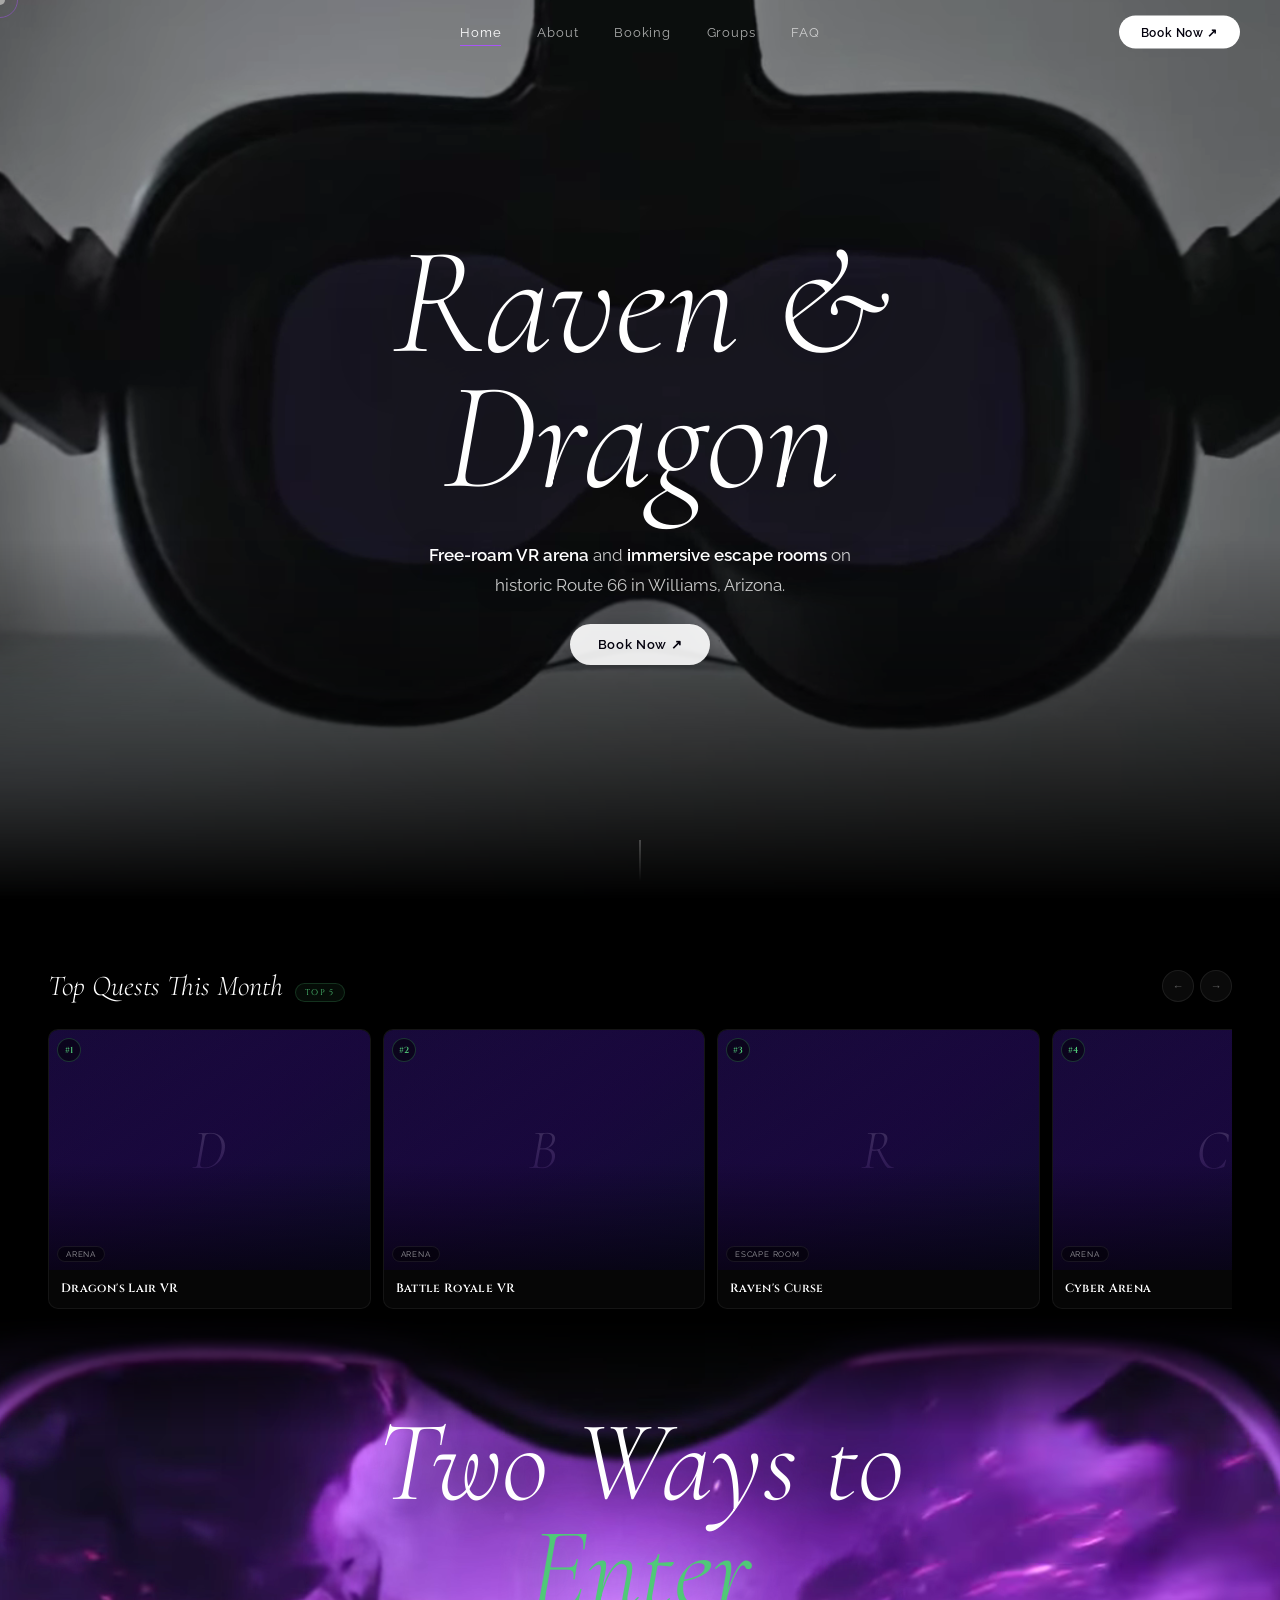
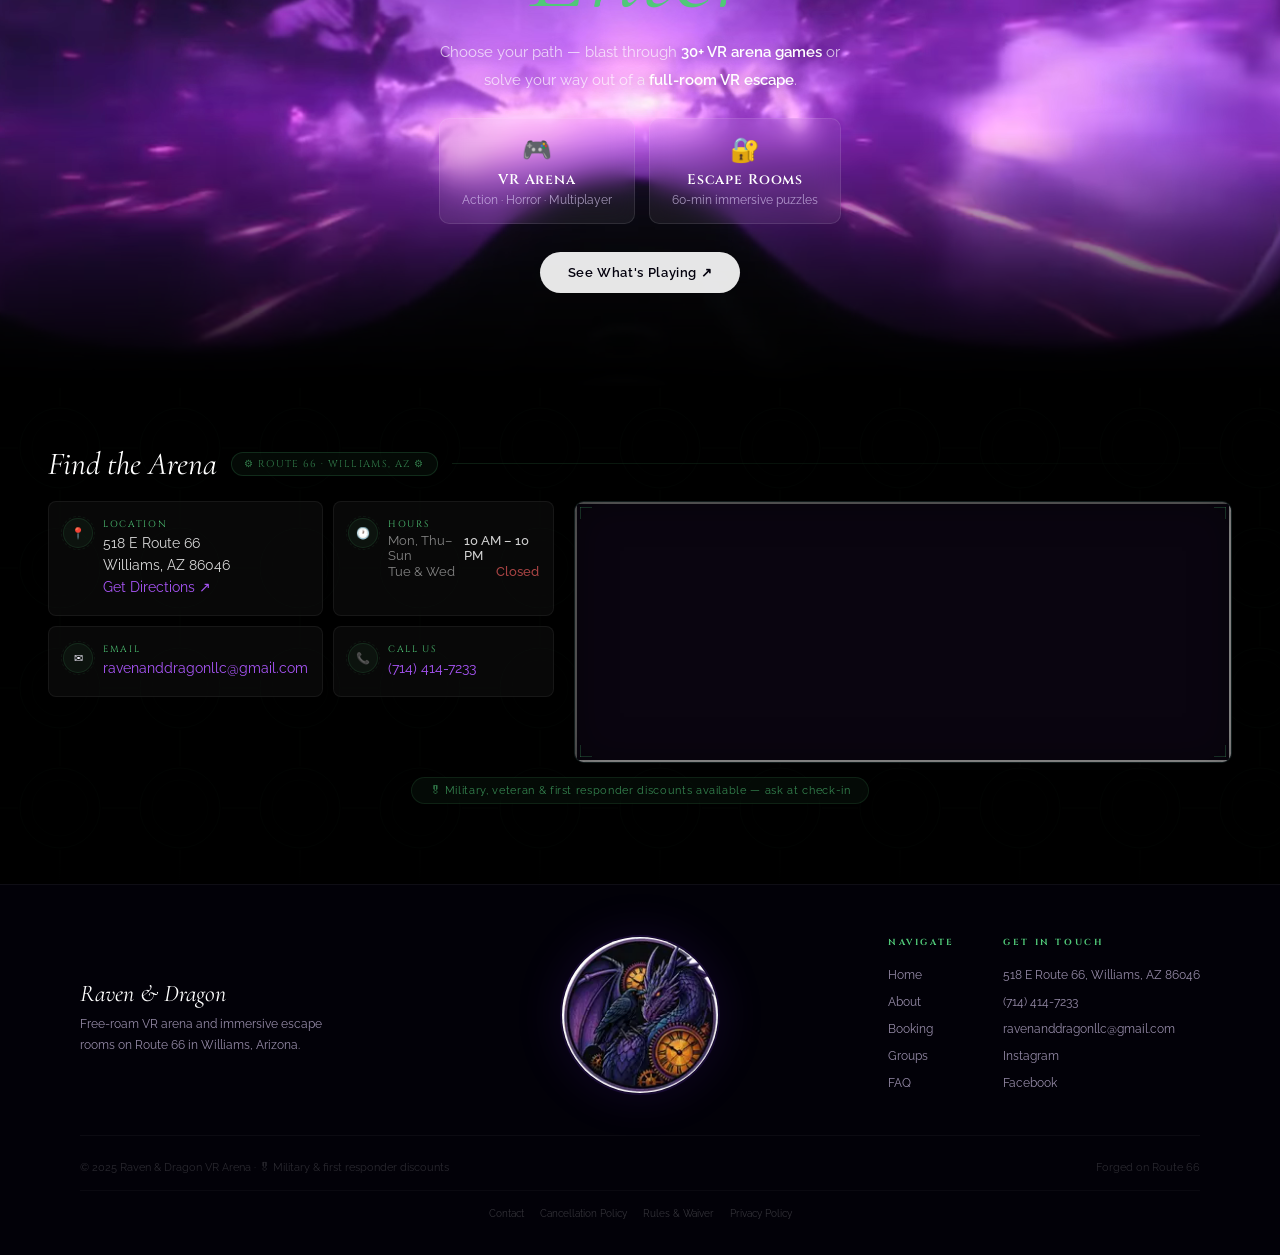
==== index.html @ 6afb4ab7 "Remove calendar Just put the CTA to square more frequent" ====
<!DOCTYPE html>
<html lang="en">
<head>
<meta charset="UTF-8">
<meta name="viewport" content="width=device-width, initial-scale=1.0">
<meta http-equiv="X-Content-Type-Options" content="nosniff">
<meta http-equiv="X-Frame-Options" content="SAMEORIGIN">
<meta name="referrer" content="strict-origin-when-cross-origin">
<title>Raven & Dragon — VR Arena & Escape Rooms on Route 66</title>
<link rel="preload" href="hero-bg-poster.jpg" as="image" fetchpriority="high">
<link rel="preconnect" href="https://fonts.googleapis.com">
<link rel="preconnect" href="https://fonts.gstatic.com" crossorigin>
<link rel="stylesheet" href="https://fonts.googleapis.com/css2?family=Cormorant+Garamond:ital,wght@0,300;0,400;0,600;1,300;1,400;1,600&family=Raleway:wght@300;400;500;600&family=Cinzel:wght@400;600&display=swap" media="print" onload="this.media='all'">
<noscript><link rel="stylesheet" href="https://fonts.googleapis.com/css2?family=Cormorant+Garamond:ital,wght@0,300;0,400;0,600;1,300;1,400;1,600&family=Raleway:wght@300;400;500;600&family=Cinzel:wght@400;600&display=swap"></noscript>
<style>
*,*::before,*::after{margin:0;padding:0;box-sizing:border-box;}
html{scroll-behavior:smooth;}
body{background:#000;color:#f5f0ff;font-family:'Raleway',sans-serif;overflow-x:hidden;}
nav{position:fixed;top:0;left:0;right:0;z-index:500;display:flex;align-items:center;justify-content:center;padding:22px 48px;transition:all .5s;}
nav.solid{background:rgba(0,0,0,.75);backdrop-filter:blur(28px) saturate(1.4);border-bottom:1px solid rgba(255,255,255,.06);padding:14px 48px;}
.nav-links{display:flex;list-style:none;gap:36px;align-items:center;}
.nav-links a{font-size:.8rem;font-weight:400;letter-spacing:.06em;color:rgba(255,255,255,.65);text-decoration:none;}
.nav-pill{position:absolute;right:40px;top:50%;transform:translateY(-50%);font-size:.78rem;font-weight:600;padding:9px 22px;background:#fff;color:#04020e;border-radius:100px;text-decoration:none;}
.burger{display:none;}
@media(max-width:900px){.nav-links,.nav-pill{display:none;}.burger{display:block;position:absolute;right:20px;top:50%;transform:translateY(-50%);width:32px;height:32px;cursor:pointer;z-index:600;background:none;border:none;}
.burger span{display:block;width:22px;height:1.5px;background:#fff;margin:5px auto;border-radius:2px;}
nav{padding:18px 20px;}}
</style>
<link rel="stylesheet" href="styles.css" media="print" onload="this.media='all'">
<noscript><link rel="stylesheet" href="styles.css"></noscript>
<style>
/* ── HERO ── */
#hero{position:relative;width:100vw;height:100vh;overflow:hidden;display:flex;align-items:center;justify-content:center;}
.hero-video{position:absolute;inset:0;overflow:hidden;background:#000;}
.hero-video video{width:100%;height:100%;object-fit:cover;}
.hero-vig{position:absolute;inset:0;z-index:2;pointer-events:none;background:linear-gradient(to bottom,transparent 60%,#000 100%);}
.hero-ui{position:relative;z-index:10;display:flex;flex-direction:column;align-items:center;text-align:center;padding:0 28px;}
.hero-badge{display:inline-flex;align-items:center;gap:10px;background:rgba(255,255,255,.08);backdrop-filter:blur(16px);border:1px solid rgba(255,255,255,.14);border-radius:100px;padding:7px 16px 7px 10px;margin-bottom:32px;font-size:.75rem;letter-spacing:.05em;color:rgba(255,255,255,.82);animation:fadeUp 1s .3s both;}
.badge-pill{background:var(--green);color:#000;border-radius:100px;padding:2px 10px;font-size:.6rem;font-weight:700;letter-spacing:.08em;}
.hero-title{font-family:'Cormorant Garamond',serif;font-size:clamp(4rem,12vw,10.5rem);font-weight:300;font-style:italic;line-height:.88;color:#fff;margin-bottom:36px;animation:fadeUp 1s .5s both;text-shadow:0 2px 60px rgba(0,0,0,.5),0 0 120px rgba(124,58,237,.2);}
.hero-sub{font-size:clamp(.92rem,1.6vw,1.05rem);font-weight:400;line-height:1.75;color:rgba(255,255,255,.78);max-width:480px;margin-bottom:24px;animation:fadeUp 1s .7s both;text-shadow:0 1px 20px rgba(0,0,0,.6);}
.hero-sub strong{color:#fff;font-weight:600;}
.hero-btns{display:flex;gap:12px;align-items:center;flex-wrap:wrap;justify-content:center;animation:fadeUp 1s .9s both;}
.hero-strip{position:absolute;bottom:52px;left:50%;transform:translateX(-50%);z-index:10;display:flex;flex-direction:column;align-items:center;gap:12px;animation:fadeUp 1s 1.2s both;white-space:nowrap;}
.strip-label{font-size:.62rem;letter-spacing:.18em;text-transform:uppercase;color:rgba(255,255,255,.35);background:rgba(255,255,255,.06);border:1px solid rgba(255,255,255,.08);border-radius:100px;padding:4px 14px;}
.strip-names{display:flex;gap:28px;align-items:center;}
.strip-names span{font-family:'Cormorant Garamond',serif;font-size:1.05rem;font-weight:300;font-style:italic;color:rgba(255,255,255,.4);}
.strip-div{color:rgba(255,255,255,.12);}
.scroll-cue{position:absolute;bottom:18px;left:50%;transform:translateX(-50%);z-index:10;width:1px;height:42px;background:linear-gradient(to bottom,rgba(255,255,255,.45),transparent);animation:scPulse 2.2s ease-in-out infinite;}
@keyframes scPulse{0%,100%{opacity:.22;transform:scaleY(.7);}50%{opacity:1;transform:scaleY(1);}}
/* Discount badge */
.hero-discount{animation:fadeUp 1s 1s both;margin-top:14px;font-size:.68rem;letter-spacing:.08em;color:rgba(80,200,120,.7);display:flex;align-items:center;gap:6px;}

/* ── TOP 5 CAROUSEL ── */
#featured{padding:68px 0 0;background:#000;position:relative;overflow:hidden;}
#featured::after{content:'';position:absolute;inset:0;pointer-events:none;background:linear-gradient(to bottom,#000 0%,transparent 6%);}
.feat-head{display:flex;align-items:center;justify-content:space-between;max-width:1400px;margin:0 auto;padding:0 48px 22px;position:relative;z-index:1;}
.feat-head-left{display:flex;align-items:baseline;gap:12px;}
.feat-title{font-family:'Cormorant Garamond',serif;font-style:italic;font-size:clamp(1.3rem,2.5vw,1.8rem);font-weight:300;color:#fff;}
.feat-badge{font-size:.52rem;letter-spacing:.16em;text-transform:uppercase;color:var(--green);font-family:'Cinzel',serif;padding:3px 9px;border-radius:100px;border:1px solid rgba(80,200,120,.2);background:rgba(80,200,120,.06);}
.feat-arrows{display:flex;gap:6px;}
.feat-arrow{width:32px;height:32px;border-radius:50%;background:rgba(255,255,255,.04);border:1px solid rgba(255,255,255,.08);display:flex;align-items:center;justify-content:center;font-size:.7rem;color:rgba(255,255,255,.35);cursor:pointer;transition:all .3s;}
.feat-arrow:hover{border-color:rgba(80,200,120,.3);color:var(--green);}
.feat-track-wrap{position:relative;z-index:1;max-width:1400px;margin:0 auto;padding:0 48px;}
.feat-track{display:flex;gap:12px;overflow-x:auto;scroll-snap-type:x mandatory;scroll-behavior:smooth;-webkit-overflow-scrolling:touch;padding:4px 0;scrollbar-width:none;}
.feat-track::-webkit-scrollbar{display:none;}
.feat-card{flex:0 0 calc(28% - 9px);scroll-snap-align:start;border-radius:10px;overflow:hidden;background:rgba(255,255,255,.025);border:1px solid rgba(255,255,255,.06);transition:all .35s cubic-bezier(.16,1,.3,1);cursor:pointer;text-decoration:none;color:inherit;display:block;}
.feat-card:hover{transform:translateY(-5px);border-color:rgba(80,200,120,.25);box-shadow:0 16px 40px rgba(0,0,0,.5),0 0 30px rgba(80,200,120,.05);}
.feat-cover{width:100%;aspect-ratio:4/3;position:relative;overflow:hidden;background:linear-gradient(145deg,#0c0425,#1a0840,#0e0530);}
.feat-cover-inner{position:absolute;inset:0;display:flex;align-items:center;justify-content:center;background:linear-gradient(145deg,rgba(124,58,237,.1),rgba(20,8,50,.25),rgba(80,200,120,.04));}
.feat-letter{font-family:'Cormorant Garamond',serif;font-style:italic;font-size:3.5rem;font-weight:300;background:linear-gradient(180deg,rgba(255,255,255,.18),rgba(168,85,247,.12));-webkit-background-clip:text;-webkit-text-fill-color:transparent;user-select:none;}
.feat-cover::after{content:'';position:absolute;bottom:0;left:0;right:0;height:45%;background:linear-gradient(to top,rgba(0,0,0,.6),transparent);pointer-events:none;}
.feat-rank{position:absolute;top:8px;left:8px;z-index:2;width:24px;height:24px;border-radius:50%;background:rgba(0,0,0,.5);border:1px solid rgba(80,200,120,.25);backdrop-filter:blur(6px);display:flex;align-items:center;justify-content:center;font-family:'Cinzel',serif;font-size:.55rem;font-weight:600;color:var(--green);}
.feat-cat{position:absolute;bottom:8px;left:8px;z-index:2;font-family:'Raleway',sans-serif;font-size:.5rem;letter-spacing:.1em;text-transform:uppercase;padding:2px 8px;border-radius:100px;background:rgba(0,0,0,.45);border:1px solid rgba(255,255,255,.08);color:rgba(255,255,255,.6);backdrop-filter:blur(4px);}
.feat-info{padding:10px 12px 12px;}
.feat-name{font-family:'Cinzel',serif;font-size:.75rem;font-weight:600;letter-spacing:.03em;color:#fff;white-space:nowrap;overflow:hidden;text-overflow:ellipsis;}

/* ── CASTLE / EXPERIENCES TEASER ── */
#castle{position:relative;width:100vw;height:75vh;min-height:520px;overflow:hidden;display:flex;align-items:center;justify-content:center;}
.castle-video{position:absolute;inset:0;overflow:hidden;background:#000;}
.castle-video video{width:100%;height:100%;object-fit:cover;}
.castle-vig{position:absolute;inset:0;z-index:2;pointer-events:none;background:linear-gradient(to bottom,#000 0%,transparent 18%,transparent 62%,#000 100%);}
.story-ui{position:relative;z-index:10;display:flex;flex-direction:column;align-items:center;text-align:center;padding:0 32px;max-width:780px;opacity:0;transform:translateY(40px);transition:opacity 1.2s cubic-bezier(.16,1,.3,1),transform 1.2s cubic-bezier(.16,1,.3,1);}
.story-ui.in{opacity:1;transform:translateY(0);}
.story-title{font-family:'Cormorant Garamond',serif;font-size:clamp(3.2rem,9vw,7.5rem);font-weight:300;font-style:italic;line-height:.93;color:#fff;margin-bottom:16px;text-shadow:0 2px 40px rgba(0,0,0,.6);}
.fire-word{color:var(--fire);text-shadow:0 0 40px rgba(255,85,0,.45);}
.green-word{color:var(--green);text-shadow:0 0 40px rgba(80,200,120,.4);}
.story-body{font-size:.95rem;font-weight:400;line-height:1.8;color:rgba(255,255,255,.7);max-width:440px;margin-bottom:24px;text-shadow:0 1px 16px rgba(0,0,0,.5);}
.story-body strong{color:#fff;font-weight:600;}
/* Two-up boxes */
.story-duo{display:flex;gap:14px;margin-bottom:28px;flex-wrap:wrap;justify-content:center;}
.story-box{background:rgba(255,255,255,.06);backdrop-filter:blur(12px);border:1px solid rgba(255,255,255,.1);border-radius:10px;padding:16px 22px;text-align:center;min-width:160px;transition:border-color .3s;}
.story-box:hover{border-color:rgba(168,85,247,.3);}
.story-box-icon{font-size:1.5rem;margin-bottom:6px;display:block;}
.story-box-title{font-family:'Cinzel',serif;font-size:.88rem;font-weight:600;color:#fff;letter-spacing:.06em;margin-bottom:4px;}
.story-box-sub{font-size:.72rem;color:var(--dim);}

/* ── LOCATION ── */
#location{padding:56px 48px 80px;background:#000;position:relative;overflow:hidden;}
#location::before{content:'';position:absolute;inset:0;pointer-events:none;opacity:.02;background-image:url("data:image/svg+xml,%3Csvg xmlns='http://www.w3.org/2000/svg' width='120' height='120' viewBox='0 0 120 120'%3E%3Ccircle cx='60' cy='60' r='40' fill='none' stroke='%2350c878' stroke-width='1'/%3E%3Ccircle cx='60' cy='60' r='28' fill='none' stroke='%2350c878' stroke-width='.5'/%3E%3Cline x1='60' y1='18' x2='60' y2='0' stroke='%2350c878' stroke-width='1'/%3E%3Cline x1='60' y1='120' x2='60' y2='102' stroke='%2350c878' stroke-width='1'/%3E%3Cline x1='18' y1='60' x2='0' y2='60' stroke='%2350c878' stroke-width='1'/%3E%3Cline x1='120' y1='60' x2='102' y2='60' stroke='%2350c878' stroke-width='1'/%3E%3C/svg%3E");}
#location::after{content:'';position:absolute;inset:0;pointer-events:none;background:linear-gradient(to top,#000 0%,transparent 8%);}
.loc-head{max-width:1400px;margin:0 auto;padding:0 0 18px;display:flex;align-items:center;gap:14px;position:relative;z-index:1;}
.loc-head h3{font-family:'Cormorant Garamond',serif;font-style:italic;font-size:clamp(1.5rem,2.8vw,2rem);font-weight:400;color:#fff;white-space:nowrap;}
.loc-tag{font-size:.62rem;letter-spacing:.14em;text-transform:uppercase;color:rgba(80,200,120,.6);font-family:'Cinzel',serif;padding:4px 12px;border-radius:100px;border:1px solid rgba(80,200,120,.18);background:rgba(80,200,120,.05);white-space:nowrap;}
.loc-head::after{content:'';flex:1;height:1px;background:linear-gradient(to right,rgba(80,200,120,.15),transparent);}
.loc-layout{max-width:1400px;margin:0 auto;display:grid;grid-template-columns:1fr 1.3fr;gap:20px;align-items:stretch;position:relative;z-index:1;}
.loc-info{display:grid;grid-template-columns:1fr 1fr;gap:10px;align-content:start;}
.loc-card{background:rgba(255,255,255,.03);border:1px solid rgba(255,255,255,.06);border-radius:8px;padding:16px 14px;display:flex;gap:10px;align-items:flex-start;transition:border-color .3s;}
.loc-card:hover{border-color:rgba(80,200,120,.2);}
.loc-icon-wrap{width:30px;height:30px;flex-shrink:0;border-radius:50%;background:rgba(80,200,120,.06);border:1px solid rgba(80,200,120,.12);display:flex;align-items:center;justify-content:center;position:relative;}
.loc-icon-wrap::before{content:'';position:absolute;inset:-3px;border-radius:50%;border:1px dashed rgba(80,200,120,.08);}
.loc-icon{font-size:.7rem;}
.loc-label{font-family:'Cinzel',serif;font-size:.58rem;letter-spacing:.18em;text-transform:uppercase;color:var(--green);margin-bottom:3px;display:block;}
.loc-value{font-size:.88rem;font-weight:400;color:rgba(255,255,255,.85);line-height:1.55;}
.loc-value a{color:var(--purple-hi);text-decoration:none;transition:color .25s;}
.loc-value a:hover{color:#fff;}
.loc-hours-row{display:flex;justify-content:space-between;align-items:center;margin-top:1px;}
.loc-day{font-size:.82rem;color:rgba(255,255,255,.5);font-weight:400;}
.loc-time{font-size:.82rem;color:rgba(255,255,255,.82);font-weight:500;}
.loc-map-wrap{border-radius:10px;overflow:hidden;border:1px solid rgba(80,200,120,.12);position:relative;background:#0a0510;min-height:260px;}
.loc-map-wrap::before{content:'';position:absolute;inset:0;z-index:2;pointer-events:none;border-radius:10px;box-shadow:inset 0 0 40px rgba(0,0,0,.4);}
.loc-map-wrap iframe{width:100%;height:100%;min-height:260px;display:block;filter:saturate(.25) brightness(.65) contrast(1.1);transition:filter .5s;}
.loc-map-wrap:hover iframe{filter:saturate(.45) brightness(.78) contrast(1.05);}
.loc-corner{position:absolute;width:18px;height:18px;z-index:3;pointer-events:none;}
.loc-corner::before,.loc-corner::after{content:'';position:absolute;background:rgba(80,200,120,.22);}
.loc-corner-tl{top:5px;left:5px;}.loc-corner-tl::before{width:12px;height:1px;}.loc-corner-tl::after{width:1px;height:12px;}
.loc-corner-tr{top:5px;right:5px;}.loc-corner-tr::before{width:12px;height:1px;top:0;right:0;}.loc-corner-tr::after{width:1px;height:12px;top:0;right:0;}
.loc-corner-bl{bottom:5px;left:5px;}.loc-corner-bl::before{width:12px;height:1px;bottom:0;}.loc-corner-bl::after{width:1px;height:12px;bottom:0;}
.loc-corner-br{bottom:5px;right:5px;}.loc-corner-br::before{width:12px;height:1px;bottom:0;right:0;}.loc-corner-br::after{width:1px;height:12px;bottom:0;right:0;}
/* Military/first responder banner */
.discount-strip{max-width:1400px;margin:14px auto 0;padding:0;position:relative;z-index:1;display:flex;justify-content:center;}
.discount-badge{display:inline-flex;align-items:center;gap:8px;font-size:.68rem;letter-spacing:.06em;color:rgba(80,200,120,.65);background:rgba(80,200,120,.05);border:1px solid rgba(80,200,120,.12);border-radius:100px;padding:6px 18px;}

@media(max-width:900px){
  .feat-card{flex:0 0 calc(48% - 6px);}
  .feat-track-wrap,.feat-head{padding-left:20px;padding-right:20px;}
  #location{padding:36px 20px 60px;}
  .loc-layout{grid-template-columns:1fr;gap:14px;}
  .loc-info{grid-template-columns:1fr;}
  .loc-head{padding-left:0;padding-right:0;}
  #castle{height:auto;min-height:auto;padding:80px 0;}
  .story-duo{flex-direction:column;align-items:center;}
}
</style>
</head>
<body>
<div id="cur"></div>
<div id="curR"></div>

<nav id="nav">
  <ul class="nav-links">
    <li><a href="index.html" class="active">Home</a></li>
    <li><a href="about.html">About</a></li>
    <li><a href="booking.html">Booking</a></li>
    <li><a href="groups.html">Groups</a></li>
    <li><a href="faq.html">FAQ</a></li>
  </ul>
  <a href="https://app.squareup.com/appointments/book/aukrz0no7ksr12/L2MJ57HQ86YXA/start" target="_blank" rel="noopener noreferrer" class="nav-pill">Book Now ↗</a>
  <button class="burger" id="burger"><span></span><span></span><span></span></button>
</nav>
<div class="mob-menu" id="mobMenu">
  <a href="index.html" class="active">Home</a>
  <a href="about.html">About</a>
  <a href="booking.html">Booking</a>
  <a href="groups.html">Groups</a>
  <a href="faq.html">FAQ</a>
  <a href="https://app.squareup.com/appointments/book/aukrz0no7ksr12/L2MJ57HQ86YXA/start" target="_blank" rel="noopener noreferrer" class="mob-cta">Book Now ↗</a>
  <div class="mob-menu-foot">
    <span>Route 66 · Williams, AZ</span>
    <a href="tel:+17144147233">(714) 414-7233</a>
  </div>
</div>

<!-- HERO -->
<section id="hero">
  <div class="hero-video">
    <video autoplay muted loop playsinline disablepictureinpicture poster="hero-bg-poster.jpg" preload="metadata">
      <source src="hero-bg.webm" type="video/webm">
      <source src="hero-bg.mp4" type="video/mp4">
    </video>
  </div>
  <div class="hero-vig"></div>
  <div class="hero-ui">
    <h1 class="hero-title">Raven &amp;<br>Dragon</h1>
    <p class="hero-sub"><strong>Free-roam VR arena</strong> and <strong>immersive escape rooms</strong> on historic Route 66 in Williams, Arizona.</p>
    <div class="hero-btns">
      <a href="https://app.squareup.com/appointments/book/aukrz0no7ksr12/L2MJ57HQ86YXA/start" target="_blank" rel="noopener noreferrer" class="btn-w">Book Now ↗</a>
    </div>
  </div>
  <div class="scroll-cue"></div>
</section>

<!-- TOP 5 CAROUSEL -->
<section id="featured">
  <div class="feat-head">
    <div class="feat-head-left">
      <h2 class="feat-title">Top Quests This Month</h2>
      <span class="feat-badge">Top 5</span>
    </div>
    <div class="feat-arrows">
      <button class="feat-arrow" id="featPrev">←</button>
      <button class="feat-arrow" id="featNext">→</button>
    </div>
  </div>
  <div class="feat-track-wrap">
    <div class="feat-track" id="featTrack"></div>
  </div>
</section>

<!-- EXPERIENCES TEASER -->
<section id="castle">
  <div class="castle-video">
    <video autoplay muted loop playsinline disablepictureinpicture poster="castle-bg-poster.jpg" preload="none">
      <source src="castle-bg.webm" type="video/webm">
      <source src="castle-bg.mp4" type="video/mp4">
    </video>
  </div>
  <div class="castle-vig"></div>
  <div class="story-ui" id="castleUI">
    <h2 class="story-title">Two Ways to<br><span class="green-word">Enter</span></h2>
    <p class="story-body">Choose your path — blast through <strong>30+ VR arena games</strong> or solve your way out of a <strong>full-room VR escape</strong>.</p>
    <div class="story-duo">
      <a href="booking.html" class="story-box" style="text-decoration:none;">
        <span class="story-box-icon">🎮</span>
        <div class="story-box-title">VR Arena</div>
        <div class="story-box-sub">Action · Horror · Multiplayer</div>
      </a>
      <a href="booking.html" class="story-box" style="text-decoration:none;">
        <span class="story-box-icon">🔐</span>
        <div class="story-box-title">Escape Rooms</div>
        <div class="story-box-sub">60-min immersive puzzles</div>
      </a>
    </div>
    <a href="booking.html" class="btn-w">See What's Playing ↗</a>
  </div>
</section>

<!-- LOCATION -->
<section id="location">
  <div class="loc-head">
    <h3>Find the Arena</h3>
    <span class="loc-tag">⚙ Route 66 · Williams, AZ ⚙</span>
  </div>
  <div class="loc-layout">
    <div class="loc-info">
      <div class="loc-card reveal"><div class="loc-icon-wrap"><span class="loc-icon">📍</span></div><div><span class="loc-label">Location</span><div class="loc-value">518 E Route 66<br>Williams, AZ 86046<br><a href="https://maps.google.com/?q=518+E+Route+66+Williams+AZ+86046" target="_blank" rel="noopener noreferrer">Get Directions ↗</a></div></div></div>
      <div class="loc-card reveal d1"><div class="loc-icon-wrap"><span class="loc-icon">🕐</span></div><div><span class="loc-label">Hours</span><div class="loc-hours-row"><span class="loc-day">Mon, Thu–Sun</span><span class="loc-time">10 AM – 10 PM</span></div><div class="loc-hours-row"><span class="loc-day">Tue &amp; Wed</span><span class="loc-time" style="color:rgba(255,100,100,.65);">Closed</span></div></div></div>
      <div class="loc-card reveal d2"><div class="loc-icon-wrap"><span class="loc-icon">✉</span></div><div><span class="loc-label">Email</span><div class="loc-value"><a href="mailto:ravenanddragonllc@gmail.com">ravenanddragonllc@gmail.com</a></div></div></div>
      <div class="loc-card reveal d3"><div class="loc-icon-wrap"><span class="loc-icon">📞</span></div><div><span class="loc-label">Call Us</span><div class="loc-value"><a href="tel:+17144147233">(714) 414-7233</a></div></div></div>
    </div>
    <div class="loc-map-wrap reveal d1">
      <div class="loc-corner loc-corner-tl"></div><div class="loc-corner loc-corner-tr"></div>
      <div class="loc-corner loc-corner-bl"></div><div class="loc-corner loc-corner-br"></div>
      <iframe data-src="https://www.google.com/maps/embed?pb=!1m18!1m12!1m3!1d3262.5!2d-112.1858!3d35.2517!2m3!1f0!2f0!3f0!3m2!1i1024!2i768!4f13.1!3m3!1m2!1s0x8732199c4aa8ae31%3A0xfae3fa83bae1ed8e!2s518%20E%20Route%2066%2C%20Williams%2C%20AZ%2086046!5e0!3m2!1sen!2sus!4v1700000000000!5m2!1sen!2sus" allowfullscreen="" loading="lazy" title="Raven and Dragon Location" referrerpolicy="no-referrer-when-downgrade" sandbox="allow-scripts allow-same-origin"></iframe>
    </div>
  </div>
  <div class="discount-strip"><span class="discount-badge">🎖 Military, veteran &amp; first responder discounts available — ask at check-in</span></div>
</section>

<!-- FOOTER -->
<footer>
  <div class="footer-main">
    <div class="footer-brand">
      <a href="index.html" class="footer-brand-name">Raven &amp; Dragon</a>
      <p>Free-roam VR arena and immersive escape rooms on Route 66 in Williams, Arizona.</p>
    </div>
    <div class="footer-logo-wrap">
      <picture><source srcset="logo.webp" type="image/webp"><img src="logo.png" alt="Raven &amp; Dragon" class="footer-logo" width="160" height="160" loading="lazy"></picture>
    </div>
    <div class="footer-nav">
      <div class="fcol"><h4>Navigate</h4><ul><li><a href="index.html">Home</a></li><li><a href="about.html">About</a></li><li><a href="booking.html">Booking</a></li><li><a href="groups.html">Groups</a></li><li><a href="faq.html">FAQ</a></li></ul></div>
      <div class="fcol"><h4>Get in Touch</h4><ul><li><a href="https://maps.google.com/?q=518+E+Route+66+Williams+AZ+86046" target="_blank" rel="noopener noreferrer">518 E Route 66, Williams, AZ 86046</a></li><li><a href="tel:+17144147233">(714) 414-7233</a></li><li><a href="mailto:ravenanddragonllc@gmail.com">ravenanddragonllc@gmail.com</a></li><li><a href="https://www.instagram.com/ravenanddragonvr/" target="_blank" rel="noopener noreferrer">Instagram</a></li><li><a href="https://facebook.com/profile.php?id=61564699002867" target="_blank" rel="noopener noreferrer">Facebook</a></li></ul></div>
    </div>
  </div>
  <div class="footer-bot"><p>&copy; 2025 Raven &amp; Dragon VR Arena &middot; &#127894; Military &amp; first responder discounts</p><p>Forged on Route 66</p></div>

  <div style="margin-top:16px;padding-top:16px;border-top:1px solid rgba(255,255,255,.03);display:flex;justify-content:center;gap:16px;flex-wrap:wrap;">
    <a href="contact.html" style="font-size:.65rem;color:rgba(255,255,255,.2);text-decoration:none;">Contact</a>
    <a href="cancellation-policy.html" style="font-size:.65rem;color:rgba(255,255,255,.2);text-decoration:none;">Cancellation Policy</a>
    <a href="rules-and-waiver.html" style="font-size:.65rem;color:rgba(255,255,255,.2);text-decoration:none;">Rules & Waiver</a>
    <a href="privacy-policy.html" style="font-size:.65rem;color:rgba(255,255,255,.2);text-decoration:none;">Privacy Policy</a>
  </div>
</footer>

<script src="shared.js" defer></script>
<script>
/* TOP 5 */
const TOP5=[
  {name:"Dragon's Lair VR",cat:"arena",rank:1},
  {name:"Battle Royale VR",cat:"arena",rank:2},
  {name:"Raven's Curse",cat:"escape room",rank:3},
  {name:"Cyber Arena",cat:"arena",rank:4},
  {name:"The Haunting",cat:"escape room",rank:5}
];
const ft=document.getElementById('featTrack');
ft.innerHTML=TOP5.map(g=>`
  <a href="booking.html" class="feat-card">
    <div class="feat-cover"><div class="feat-cover-inner"><span class="feat-letter">${g.name[0]}</span></div>
      <span class="feat-rank">#${g.rank}</span><span class="feat-cat">${g.cat}</span>
    </div>
    <div class="feat-info"><div class="feat-name">${g.name}</div></div>
  </a>`).join('');
document.getElementById('featPrev').addEventListener('click',()=>{const c=ft.querySelector('.feat-card');if(c)ft.scrollBy({left:-(c.offsetWidth+12),behavior:'smooth'});});
document.getElementById('featNext').addEventListener('click',()=>{const c=ft.querySelector('.feat-card');if(c)ft.scrollBy({left:c.offsetWidth+12,behavior:'smooth'});});
</script>
</body>
</html>
---- styles.css ----
/* ═══════════════════════════════════════════
   RAVEN & DRAGON — Shared Styles
   ═══════════════════════════════════════════ */

:root{
  --void:#04020e;--deep:#07041a;--purple:#7c3aed;--purple-hi:#a855f7;
  --blue:#3b82f6;--gold:#d4a853;--fire:#ff5500;
  --green:#50c878;--green-hi:#6adf8e;--green-lo:rgba(80,200,120,.12);
  --glass:rgba(255,255,255,.05);--gb:rgba(255,255,255,.12);
  --text:#f5f0ff;--dim:rgba(230,215,255,.65);
}
*,*::before,*::after{margin:0;padding:0;box-sizing:border-box;}
html{scroll-behavior:smooth;}
body{background:#000;color:var(--text);font-family:'Raleway',sans-serif;overflow-x:hidden;}

/* ── CURSOR ── */
#cur{position:fixed;width:10px;height:10px;background:#fff;border-radius:50%;pointer-events:none;z-index:9999;mix-blend-mode:difference;transition:transform .15s;transform:translate(-50%,-50%);}
#curR{position:fixed;width:36px;height:36px;border:1px solid rgba(168,85,247,.45);border-radius:50%;pointer-events:none;z-index:9998;transform:translate(-50%,-50%);transition:all .22s ease;}
@media(hover:none){#cur,#curR{display:none;} body{cursor:auto;}}

/* ── NAV ── */
nav{position:fixed;top:0;left:0;right:0;z-index:500;display:flex;align-items:center;justify-content:center;padding:22px 48px;transition:all .5s;}
nav.solid{background:rgba(0,0,0,.75);backdrop-filter:blur(28px) saturate(1.4);border-bottom:1px solid rgba(255,255,255,.06);padding:14px 48px;}
.nav-links{display:flex;list-style:none;gap:36px;align-items:center;}
.nav-links a{font-size:.8rem;font-weight:400;letter-spacing:.06em;color:rgba(255,255,255,.65);text-decoration:none;transition:color .3s;position:relative;}
.nav-links a:hover,.nav-links a.active{color:#fff;}
.nav-links a.active::after{content:'';position:absolute;bottom:-6px;left:0;right:0;height:1px;background:var(--purple-hi);}
.nav-pill{position:absolute;right:40px;top:50%;transform:translateY(-50%);font-size:.78rem;font-weight:600;letter-spacing:.05em;padding:9px 22px;background:#fff;color:#04020e;border-radius:100px;text-decoration:none;transition:all .3s;display:flex;align-items:center;gap:6px;}
.nav-pill:hover{background:var(--purple-hi);color:#fff;box-shadow:0 0 30px rgba(168,85,247,.4);}

/* ── HAMBURGER (mobile) ── */
.burger{display:none;position:absolute;right:20px;top:50%;transform:translateY(-50%);width:32px;height:32px;cursor:pointer;z-index:600;background:none;border:none;padding:0;}
.burger span{display:block;width:22px;height:1.5px;background:#fff;margin:5px auto;border-radius:2px;transition:all .4s cubic-bezier(.77,0,.18,1);}
.burger.open span:nth-child(1){transform:rotate(45deg) translate(5px,5px);}
.burger.open span:nth-child(2){opacity:0;transform:scaleX(0);}
.burger.open span:nth-child(3){transform:rotate(-45deg) translate(5px,-5px);}

/* ── MOBILE MENU ── */
.mob-menu{position:fixed;inset:0;z-index:499;background:rgba(0,0,0,.96);backdrop-filter:blur(40px) saturate(1.5);display:flex;flex-direction:column;align-items:center;justify-content:center;gap:0;opacity:0;pointer-events:none;transition:opacity .5s cubic-bezier(.16,1,.3,1);}
.mob-menu.open{opacity:1;pointer-events:all;}
.mob-menu a{font-family:'Cormorant Garamond',serif;font-style:italic;font-size:clamp(2rem,8vw,3.5rem);font-weight:300;color:rgba(255,255,255,.5);text-decoration:none;padding:14px 0;transition:all .4s;transform:translateY(20px);opacity:0;}
.mob-menu.open a{transform:translateY(0);opacity:1;}
.mob-menu a:nth-child(1){transition-delay:.08s;}
.mob-menu a:nth-child(2){transition-delay:.14s;}
.mob-menu a:nth-child(3){transition-delay:.2s;}
.mob-menu a:nth-child(4){transition-delay:.26s;}
.mob-menu a:nth-child(5){transition-delay:.32s;}
.mob-menu a:nth-child(6){transition-delay:.38s;}
.mob-menu a:hover,.mob-menu a.active{color:#fff;text-shadow:0 0 40px rgba(168,85,247,.4);}
.mob-menu .mob-cta{margin-top:32px;font-family:'Raleway',sans-serif;font-style:normal;font-size:.85rem;font-weight:600;letter-spacing:.08em;padding:14px 36px;border-radius:100px;background:rgba(255,255,255,.9);color:#000;text-transform:uppercase;transform:translateY(20px);opacity:0;}
.mob-menu.open .mob-cta{transform:translateY(0);opacity:1;transition-delay:.44s;}
.mob-menu-foot{position:absolute;bottom:40px;display:flex;flex-direction:column;align-items:center;gap:8px;transform:translateY(20px);opacity:0;}
.mob-menu.open .mob-menu-foot{transform:translateY(0);opacity:1;transition-delay:.44s;}
.mob-menu-foot span{font-size:.65rem;letter-spacing:.2em;text-transform:uppercase;color:rgba(255,255,255,.2);}
.mob-menu-foot a{font-size:.7rem;color:rgba(168,85,247,.5);text-decoration:none;font-family:'Raleway',sans-serif;padding:0;}

@media(max-width:900px){
  .nav-links,.nav-pill{display:none;}
  .burger{display:block;}
  nav{padding:18px 20px;}
  nav.solid{padding:14px 20px;}
}

/* ── SHARED COMPONENTS ── */
.btn-w{display:inline-flex;align-items:center;gap:7px;padding:13px 28px;border-radius:100px;background:rgba(255,255,255,.9);color:#04020e;font-family:'Raleway',sans-serif;font-size:.8rem;font-weight:600;letter-spacing:.05em;text-decoration:none;transition:all .3s;cursor:pointer;border:none;}
.btn-w:hover{background:#fff;transform:scale(1.04);box-shadow:0 0 50px rgba(255,255,255,.18);}
.btn-ghost{display:inline-flex;align-items:center;gap:7px;padding:13px 24px;border-radius:100px;background:transparent;color:rgba(255,255,255,.7);font-family:'Raleway',sans-serif;font-size:.8rem;font-weight:400;letter-spacing:.05em;text-decoration:none;transition:all .3s;cursor:pointer;border:none;}
.btn-ghost:hover{color:#fff;}
.btn-outline{display:inline-flex;align-items:center;gap:7px;padding:13px 28px;border-radius:100px;background:rgba(255,255,255,.04);border:1px solid rgba(255,255,255,.12);color:rgba(255,255,255,.7);font-family:'Raleway',sans-serif;font-size:.8rem;font-weight:500;letter-spacing:.05em;text-decoration:none;transition:all .3s;cursor:pointer;}
.btn-outline:hover{border-color:rgba(168,85,247,.4);color:#fff;background:rgba(124,58,237,.1);}

.eyebrow{display:block;font-size:.62rem;letter-spacing:.42em;text-transform:uppercase;color:var(--green);margin-bottom:14px;}
.sec-title{font-family:'Cormorant Garamond',serif;font-size:clamp(2.2rem,5vw,4.6rem);font-weight:300;font-style:italic;color:#fff;margin-bottom:12px;}
.sec-sub{font-size:.88rem;font-weight:300;color:var(--dim);max-width:440px;margin:0 auto;}
.sec-head{text-align:center;padding:0 24px;margin-bottom:52px;position:relative;z-index:1;}

.reveal{opacity:0;transform:translateY(24px);transition:all .9s cubic-bezier(.16,1,.3,1);}
.reveal.in{opacity:1;transform:translateY(0);}
.d1{transition-delay:.1s;}.d2{transition-delay:.2s;}.d3{transition-delay:.3s;}.d4{transition-delay:.4s;}

@keyframes fadeUp{from{opacity:0;transform:translateY(30px);}to{opacity:1;transform:translateY(0);}}

/* ── FOOTER ── */
footer{padding:50px 80px 36px;border-top:1px solid rgba(255,255,255,.05);background:#020108;overflow:hidden;}
.footer-main{display:grid;grid-template-columns:1fr auto 1fr;gap:32px;align-items:center;margin-bottom:36px;}
.footer-brand{display:flex;flex-direction:column;gap:6px;}
.footer-brand-name{font-family:'Cormorant Garamond',serif;font-style:italic;font-size:1.5rem;color:#fff;text-decoration:none;font-weight:400;}
.footer-brand p{font-size:.78rem;color:var(--dim);line-height:1.65;max-width:260px;}
.footer-logo-wrap{display:flex;justify-content:center;}
.footer-logo{width:160px;height:160px;border-radius:50%;object-fit:cover;border:2px solid rgba(124,58,237,.18);box-shadow:0 0 50px rgba(124,58,237,.12);}
.footer-nav{display:flex;gap:48px;justify-content:flex-end;}
.fcol h4{font-family:'Cinzel',serif;font-size:.55rem;letter-spacing:.3em;text-transform:uppercase;color:var(--green);margin-bottom:16px;}
.fcol ul{list-style:none;}.fcol li{margin-bottom:8px;}
.fcol a{font-size:.78rem;color:var(--dim);text-decoration:none;transition:color .25s;}
.fcol a:hover{color:#fff;}
.fcol .admin-link{color:rgba(255,255,255,.15);font-size:.7rem;margin-top:4px;display:inline-block;}
.fcol .admin-link:hover{color:rgba(168,85,247,.5);}
.footer-bot{padding-top:24px;border-top:1px solid rgba(255,255,255,.04);display:flex;justify-content:space-between;align-items:center;}
.footer-bot p{font-size:.7rem;color:rgba(255,255,255,.16);}
.fcol ul{list-style:none;}.fcol li{margin-bottom:8px;}
.fcol a{font-size:.78rem;color:var(--dim);text-decoration:none;transition:color .25s;}
.fcol a:hover{color:#fff;}
.footer-bot{padding-top:24px;border-top:1px solid rgba(255,255,255,.04);display:flex;justify-content:space-between;align-items:center;}
.footer-bot p{font-size:.7rem;color:rgba(255,255,255,.16);}
.fcol ul{list-style:none;}.fcol li{margin-bottom:8px;}
.fcol a{font-size:.78rem;color:var(--dim);text-decoration:none;transition:color .25s;}
.fcol a:hover{color:#fff;}
.footer-bot{padding-top:24px;border-top:1px solid rgba(255,255,255,.04);display:flex;justify-content:space-between;align-items:center;}
.footer-bot p{font-size:.7rem;color:rgba(255,255,255,.16);}

/* ── PAGE HERO (for inner pages) ── */
.page-hero{position:relative;width:100%;padding:180px 48px 100px;display:flex;flex-direction:column;align-items:center;text-align:center;overflow:hidden;}
.page-hero::before{content:'';position:absolute;inset:0;background:radial-gradient(ellipse 80% 60% at 50% 20%,rgba(124,58,237,.08) 0%,transparent 60%);pointer-events:none;}
.page-hero .sec-title{margin-bottom:16px;}

@media(max-width:900px){
  footer{padding:50px 24px 28px;}
  .footer-main{grid-template-columns:1fr;gap:28px;text-align:center;}
  .footer-brand{align-items:center;}
  .footer-nav{flex-direction:column;gap:28px;align-items:center;}
  .footer-logo{width:130px;height:130px;}
  .page-hero{padding:140px 24px 70px;}
}
---- styles.css ----
/* ═══════════════════════════════════════════
   RAVEN & DRAGON — Shared Styles
   ═══════════════════════════════════════════ */

:root{
  --void:#04020e;--deep:#07041a;--purple:#7c3aed;--purple-hi:#a855f7;
  --blue:#3b82f6;--gold:#d4a853;--fire:#ff5500;
  --green:#50c878;--green-hi:#6adf8e;--green-lo:rgba(80,200,120,.12);
  --glass:rgba(255,255,255,.05);--gb:rgba(255,255,255,.12);
  --text:#f5f0ff;--dim:rgba(230,215,255,.65);
}
*,*::before,*::after{margin:0;padding:0;box-sizing:border-box;}
html{scroll-behavior:smooth;}
body{background:#000;color:var(--text);font-family:'Raleway',sans-serif;overflow-x:hidden;}

/* ── CURSOR ── */
#cur{position:fixed;width:10px;height:10px;background:#fff;border-radius:50%;pointer-events:none;z-index:9999;mix-blend-mode:difference;transition:transform .15s;transform:translate(-50%,-50%);}
#curR{position:fixed;width:36px;height:36px;border:1px solid rgba(168,85,247,.45);border-radius:50%;pointer-events:none;z-index:9998;transform:translate(-50%,-50%);transition:all .22s ease;}
@media(hover:none){#cur,#curR{display:none;} body{cursor:auto;}}

/* ── NAV ── */
nav{position:fixed;top:0;left:0;right:0;z-index:500;display:flex;align-items:center;justify-content:center;padding:22px 48px;transition:all .5s;}
nav.solid{background:rgba(0,0,0,.75);backdrop-filter:blur(28px) saturate(1.4);border-bottom:1px solid rgba(255,255,255,.06);padding:14px 48px;}
.nav-links{display:flex;list-style:none;gap:36px;align-items:center;}
.nav-links a{font-size:.8rem;font-weight:400;letter-spacing:.06em;color:rgba(255,255,255,.65);text-decoration:none;transition:color .3s;position:relative;}
.nav-links a:hover,.nav-links a.active{color:#fff;}
.nav-links a.active::after{content:'';position:absolute;bottom:-6px;left:0;right:0;height:1px;background:var(--purple-hi);}
.nav-pill{position:absolute;right:40px;top:50%;transform:translateY(-50%);font-size:.78rem;font-weight:600;letter-spacing:.05em;padding:9px 22px;background:#fff;color:#04020e;border-radius:100px;text-decoration:none;transition:all .3s;display:flex;align-items:center;gap:6px;}
.nav-pill:hover{background:var(--purple-hi);color:#fff;box-shadow:0 0 30px rgba(168,85,247,.4);}

/* ── HAMBURGER (mobile) ── */
.burger{display:none;position:absolute;right:20px;top:50%;transform:translateY(-50%);width:32px;height:32px;cursor:pointer;z-index:600;background:none;border:none;padding:0;}
.burger span{display:block;width:22px;height:1.5px;background:#fff;margin:5px auto;border-radius:2px;transition:all .4s cubic-bezier(.77,0,.18,1);}
.burger.open span:nth-child(1){transform:rotate(45deg) translate(5px,5px);}
.burger.open span:nth-child(2){opacity:0;transform:scaleX(0);}
.burger.open span:nth-child(3){transform:rotate(-45deg) translate(5px,-5px);}

/* ── MOBILE MENU ── */
.mob-menu{position:fixed;inset:0;z-index:499;background:rgba(0,0,0,.96);backdrop-filter:blur(40px) saturate(1.5);display:flex;flex-direction:column;align-items:center;justify-content:center;gap:0;opacity:0;pointer-events:none;transition:opacity .5s cubic-bezier(.16,1,.3,1);}
.mob-menu.open{opacity:1;pointer-events:all;}
.mob-menu a{font-family:'Cormorant Garamond',serif;font-style:italic;font-size:clamp(2rem,8vw,3.5rem);font-weight:300;color:rgba(255,255,255,.5);text-decoration:none;padding:14px 0;transition:all .4s;transform:translateY(20px);opacity:0;}
.mob-menu.open a{transform:translateY(0);opacity:1;}
.mob-menu a:nth-child(1){transition-delay:.08s;}
.mob-menu a:nth-child(2){transition-delay:.14s;}
.mob-menu a:nth-child(3){transition-delay:.2s;}
.mob-menu a:nth-child(4){transition-delay:.26s;}
.mob-menu a:nth-child(5){transition-delay:.32s;}
.mob-menu a:nth-child(6){transition-delay:.38s;}
.mob-menu a:hover,.mob-menu a.active{color:#fff;text-shadow:0 0 40px rgba(168,85,247,.4);}
.mob-menu .mob-cta{margin-top:32px;font-family:'Raleway',sans-serif;font-style:normal;font-size:.85rem;font-weight:600;letter-spacing:.08em;padding:14px 36px;border-radius:100px;background:rgba(255,255,255,.9);color:#000;text-transform:uppercase;transform:translateY(20px);opacity:0;}
.mob-menu.open .mob-cta{transform:translateY(0);opacity:1;transition-delay:.44s;}
.mob-menu-foot{position:absolute;bottom:40px;display:flex;flex-direction:column;align-items:center;gap:8px;transform:translateY(20px);opacity:0;}
.mob-menu.open .mob-menu-foot{transform:translateY(0);opacity:1;transition-delay:.44s;}
.mob-menu-foot span{font-size:.65rem;letter-spacing:.2em;text-transform:uppercase;color:rgba(255,255,255,.2);}
.mob-menu-foot a{font-size:.7rem;color:rgba(168,85,247,.5);text-decoration:none;font-family:'Raleway',sans-serif;padding:0;}

@media(max-width:900px){
  .nav-links,.nav-pill{display:none;}
  .burger{display:block;}
  nav{padding:18px 20px;}
  nav.solid{padding:14px 20px;}
}

/* ── SHARED COMPONENTS ── */
.btn-w{display:inline-flex;align-items:center;gap:7px;padding:13px 28px;border-radius:100px;background:rgba(255,255,255,.9);color:#04020e;font-family:'Raleway',sans-serif;font-size:.8rem;font-weight:600;letter-spacing:.05em;text-decoration:none;transition:all .3s;cursor:pointer;border:none;}
.btn-w:hover{background:#fff;transform:scale(1.04);box-shadow:0 0 50px rgba(255,255,255,.18);}
.btn-ghost{display:inline-flex;align-items:center;gap:7px;padding:13px 24px;border-radius:100px;background:transparent;color:rgba(255,255,255,.7);font-family:'Raleway',sans-serif;font-size:.8rem;font-weight:400;letter-spacing:.05em;text-decoration:none;transition:all .3s;cursor:pointer;border:none;}
.btn-ghost:hover{color:#fff;}
.btn-outline{display:inline-flex;align-items:center;gap:7px;padding:13px 28px;border-radius:100px;background:rgba(255,255,255,.04);border:1px solid rgba(255,255,255,.12);color:rgba(255,255,255,.7);font-family:'Raleway',sans-serif;font-size:.8rem;font-weight:500;letter-spacing:.05em;text-decoration:none;transition:all .3s;cursor:pointer;}
.btn-outline:hover{border-color:rgba(168,85,247,.4);color:#fff;background:rgba(124,58,237,.1);}

.eyebrow{display:block;font-size:.62rem;letter-spacing:.42em;text-transform:uppercase;color:var(--green);margin-bottom:14px;}
.sec-title{font-family:'Cormorant Garamond',serif;font-size:clamp(2.2rem,5vw,4.6rem);font-weight:300;font-style:italic;color:#fff;margin-bottom:12px;}
.sec-sub{font-size:.88rem;font-weight:300;color:var(--dim);max-width:440px;margin:0 auto;}
.sec-head{text-align:center;padding:0 24px;margin-bottom:52px;position:relative;z-index:1;}

.reveal{opacity:0;transform:translateY(24px);transition:all .9s cubic-bezier(.16,1,.3,1);}
.reveal.in{opacity:1;transform:translateY(0);}
.d1{transition-delay:.1s;}.d2{transition-delay:.2s;}.d3{transition-delay:.3s;}.d4{transition-delay:.4s;}

@keyframes fadeUp{from{opacity:0;transform:translateY(30px);}to{opacity:1;transform:translateY(0);}}

/* ── FOOTER ── */
footer{padding:50px 80px 36px;border-top:1px solid rgba(255,255,255,.05);background:#020108;overflow:hidden;}
.footer-main{display:grid;grid-template-columns:1fr auto 1fr;gap:32px;align-items:center;margin-bottom:36px;}
.footer-brand{display:flex;flex-direction:column;gap:6px;}
.footer-brand-name{font-family:'Cormorant Garamond',serif;font-style:italic;font-size:1.5rem;color:#fff;text-decoration:none;font-weight:400;}
.footer-brand p{font-size:.78rem;color:var(--dim);line-height:1.65;max-width:260px;}
.footer-logo-wrap{display:flex;justify-content:center;}
.footer-logo{width:160px;height:160px;border-radius:50%;object-fit:cover;border:2px solid rgba(124,58,237,.18);box-shadow:0 0 50px rgba(124,58,237,.12);}
.footer-nav{display:flex;gap:48px;justify-content:flex-end;}
.fcol h4{font-family:'Cinzel',serif;font-size:.55rem;letter-spacing:.3em;text-transform:uppercase;color:var(--green);margin-bottom:16px;}
.fcol ul{list-style:none;}.fcol li{margin-bottom:8px;}
.fcol a{font-size:.78rem;color:var(--dim);text-decoration:none;transition:color .25s;}
.fcol a:hover{color:#fff;}
.fcol .admin-link{color:rgba(255,255,255,.15);font-size:.7rem;margin-top:4px;display:inline-block;}
.fcol .admin-link:hover{color:rgba(168,85,247,.5);}
.footer-bot{padding-top:24px;border-top:1px solid rgba(255,255,255,.04);display:flex;justify-content:space-between;align-items:center;}
.footer-bot p{font-size:.7rem;color:rgba(255,255,255,.16);}
.fcol ul{list-style:none;}.fcol li{margin-bottom:8px;}
.fcol a{font-size:.78rem;color:var(--dim);text-decoration:none;transition:color .25s;}
.fcol a:hover{color:#fff;}
.footer-bot{padding-top:24px;border-top:1px solid rgba(255,255,255,.04);display:flex;justify-content:space-between;align-items:center;}
.footer-bot p{font-size:.7rem;color:rgba(255,255,255,.16);}
.fcol ul{list-style:none;}.fcol li{margin-bottom:8px;}
.fcol a{font-size:.78rem;color:var(--dim);text-decoration:none;transition:color .25s;}
.fcol a:hover{color:#fff;}
.footer-bot{padding-top:24px;border-top:1px solid rgba(255,255,255,.04);display:flex;justify-content:space-between;align-items:center;}
.footer-bot p{font-size:.7rem;color:rgba(255,255,255,.16);}

/* ── PAGE HERO (for inner pages) ── */
.page-hero{position:relative;width:100%;padding:180px 48px 100px;display:flex;flex-direction:column;align-items:center;text-align:center;overflow:hidden;}
.page-hero::before{content:'';position:absolute;inset:0;background:radial-gradient(ellipse 80% 60% at 50% 20%,rgba(124,58,237,.08) 0%,transparent 60%);pointer-events:none;}
.page-hero .sec-title{margin-bottom:16px;}

@media(max-width:900px){
  footer{padding:50px 24px 28px;}
  .footer-main{grid-template-columns:1fr;gap:28px;text-align:center;}
  .footer-brand{align-items:center;}
  .footer-nav{flex-direction:column;gap:28px;align-items:center;}
  .footer-logo{width:130px;height:130px;}
  .page-hero{padding:140px 24px 70px;}
}
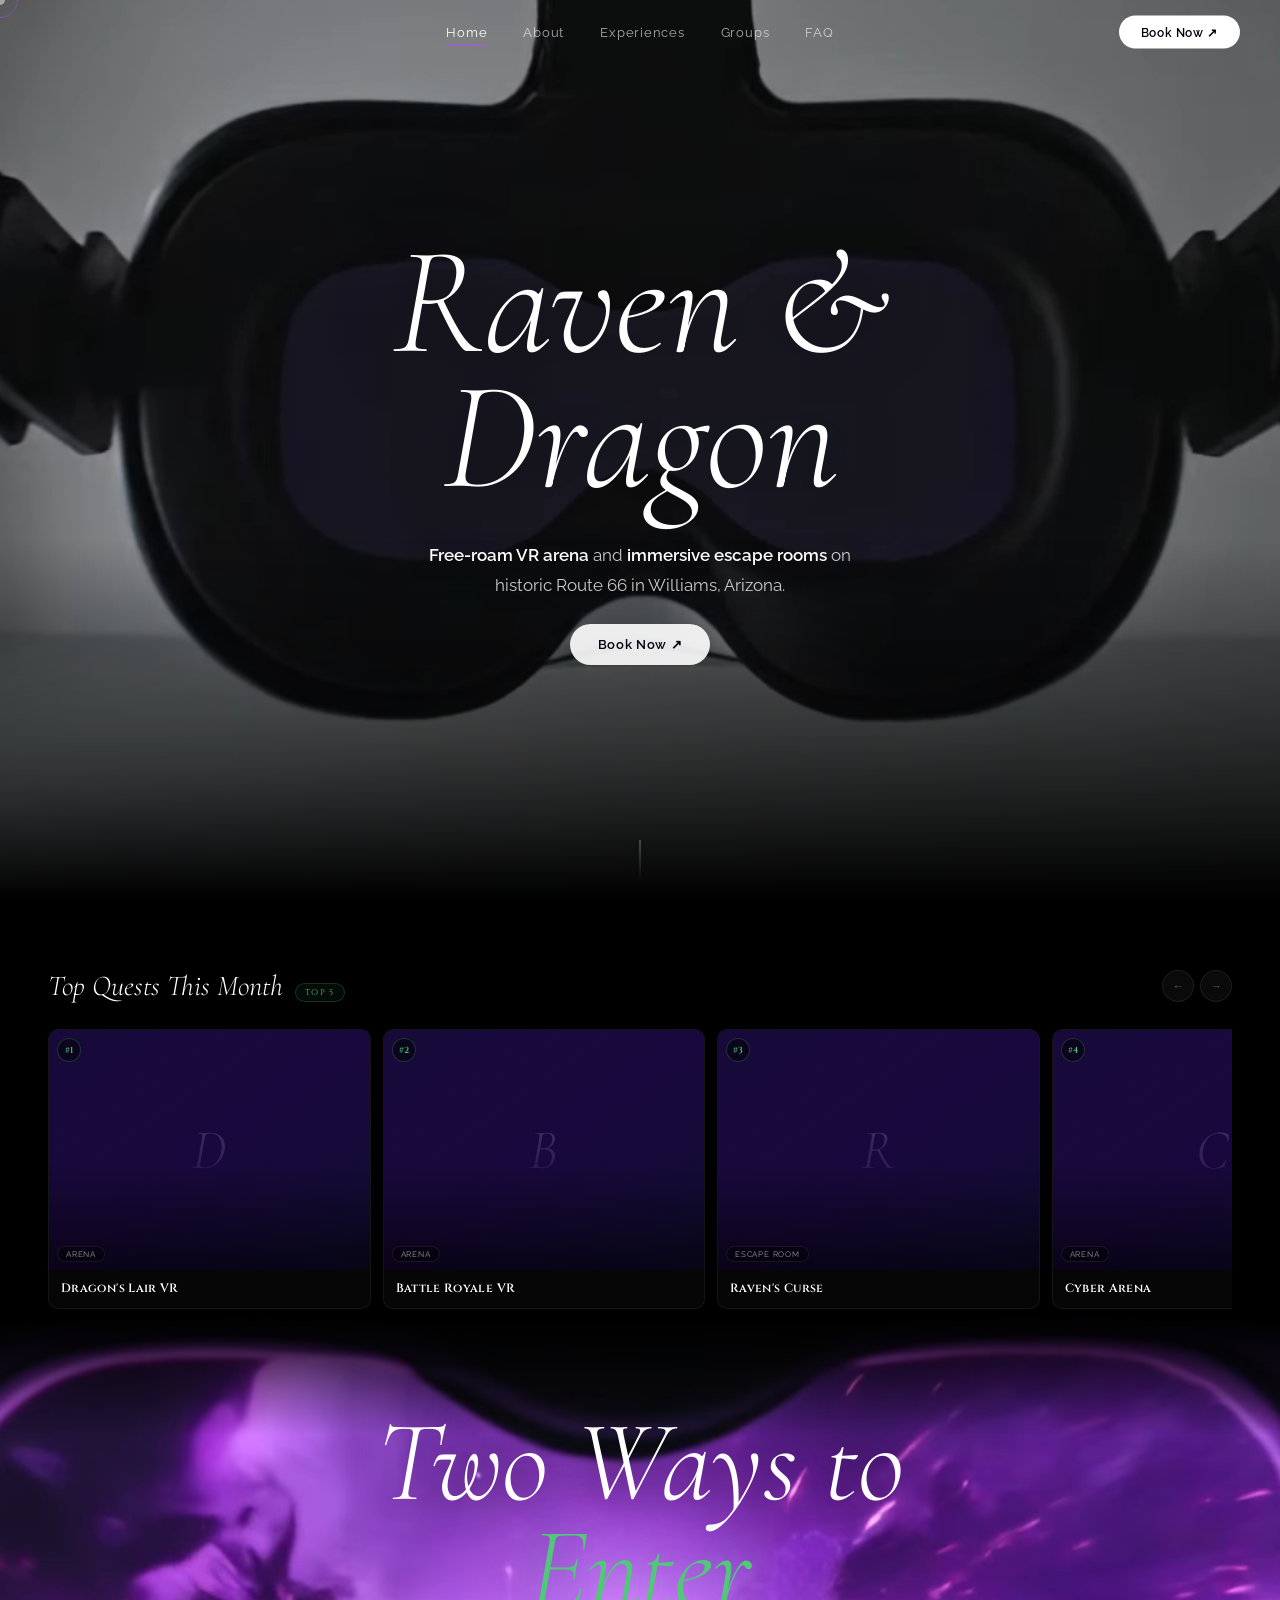
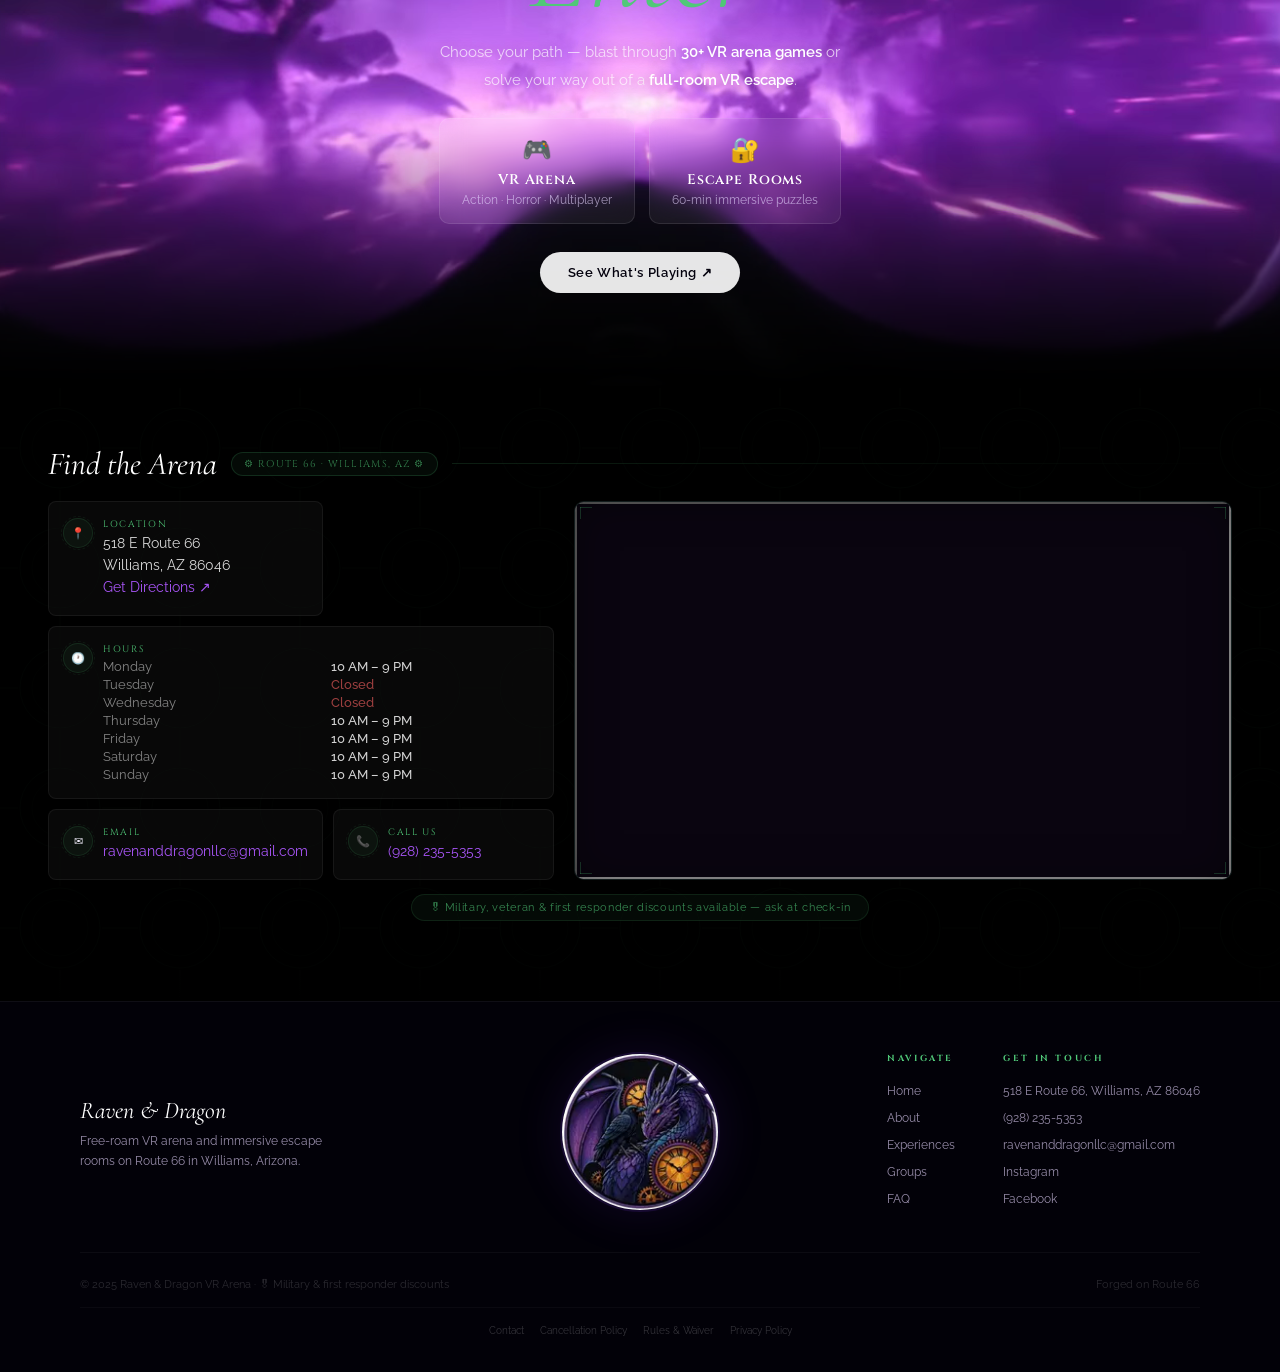
==== commit 11a7a63c: "New changes Updated booking tab to experiences. Phone numbers, hours. experiences page cleaned up" ====
--- a/index.html
+++ b/index.html
@@ -151,7 +151,7 @@
   <ul class="nav-links">
     <li><a href="index.html" class="active">Home</a></li>
     <li><a href="about.html">About</a></li>
-    <li><a href="booking.html">Booking</a></li>
+    <li><a href="booking.html">Experiences</a></li>
     <li><a href="groups.html">Groups</a></li>
     <li><a href="faq.html">FAQ</a></li>
   </ul>
@@ -161,13 +161,13 @@
 <div class="mob-menu" id="mobMenu">
   <a href="index.html" class="active">Home</a>
   <a href="about.html">About</a>
-  <a href="booking.html">Booking</a>
+  <a href="booking.html">Experiences</a>
   <a href="groups.html">Groups</a>
   <a href="faq.html">FAQ</a>
   <a href="https://app.squareup.com/appointments/book/aukrz0no7ksr12/L2MJ57HQ86YXA/start" target="_blank" rel="noopener noreferrer" class="mob-cta">Book Now ↗</a>
   <div class="mob-menu-foot">
     <span>Route 66 · Williams, AZ</span>
-    <a href="tel:+17144147233">(714) 414-7233</a>
+    <a href="tel:+19282355353">(928) 235-5353</a>
   </div>
 </div>
 
@@ -244,9 +244,9 @@
   <div class="loc-layout">
     <div class="loc-info">
       <div class="loc-card reveal"><div class="loc-icon-wrap"><span class="loc-icon">📍</span></div><div><span class="loc-label">Location</span><div class="loc-value">518 E Route 66<br>Williams, AZ 86046<br><a href="https://maps.google.com/?q=518+E+Route+66+Williams+AZ+86046" target="_blank" rel="noopener noreferrer">Get Directions ↗</a></div></div></div>
-      <div class="loc-card reveal d1"><div class="loc-icon-wrap"><span class="loc-icon">🕐</span></div><div><span class="loc-label">Hours</span><div class="loc-hours-row"><span class="loc-day">Mon, Thu–Sun</span><span class="loc-time">10 AM – 10 PM</span></div><div class="loc-hours-row"><span class="loc-day">Tue &amp; Wed</span><span class="loc-time" style="color:rgba(255,100,100,.65);">Closed</span></div></div></div>
+      <div class="loc-card reveal d1" style="grid-column:1/-1;"><div class="loc-icon-wrap"><span class="loc-icon">🕐</span></div><div style="flex:1;"><span class="loc-label">Hours</span><div style="display:grid;grid-template-columns:1fr 1fr;gap:3px 20px;margin-top:4px;"><span class="loc-day">Monday</span><span class="loc-time">10 AM – 9 PM</span><span class="loc-day">Tuesday</span><span class="loc-time" style="color:rgba(255,100,100,.6);">Closed</span><span class="loc-day">Wednesday</span><span class="loc-time" style="color:rgba(255,100,100,.6);">Closed</span><span class="loc-day">Thursday</span><span class="loc-time">10 AM – 9 PM</span><span class="loc-day">Friday</span><span class="loc-time">10 AM – 9 PM</span><span class="loc-day">Saturday</span><span class="loc-time">10 AM – 9 PM</span><span class="loc-day">Sunday</span><span class="loc-time">10 AM – 9 PM</span></div></div></div>
       <div class="loc-card reveal d2"><div class="loc-icon-wrap"><span class="loc-icon">✉</span></div><div><span class="loc-label">Email</span><div class="loc-value"><a href="mailto:ravenanddragonllc@gmail.com">ravenanddragonllc@gmail.com</a></div></div></div>
-      <div class="loc-card reveal d3"><div class="loc-icon-wrap"><span class="loc-icon">📞</span></div><div><span class="loc-label">Call Us</span><div class="loc-value"><a href="tel:+17144147233">(714) 414-7233</a></div></div></div>
+      <div class="loc-card reveal d3"><div class="loc-icon-wrap"><span class="loc-icon">📞</span></div><div><span class="loc-label">Call Us</span><div class="loc-value"><a href="tel:+19282355353">(928) 235-5353</a></div></div></div>
     </div>
     <div class="loc-map-wrap reveal d1">
       <div class="loc-corner loc-corner-tl"></div><div class="loc-corner loc-corner-tr"></div>
@@ -268,8 +268,8 @@
       <picture><source srcset="logo.webp" type="image/webp"><img src="logo.png" alt="Raven &amp; Dragon" class="footer-logo" width="160" height="160" loading="lazy"></picture>
     </div>
     <div class="footer-nav">
-      <div class="fcol"><h4>Navigate</h4><ul><li><a href="index.html">Home</a></li><li><a href="about.html">About</a></li><li><a href="booking.html">Booking</a></li><li><a href="groups.html">Groups</a></li><li><a href="faq.html">FAQ</a></li></ul></div>
-      <div class="fcol"><h4>Get in Touch</h4><ul><li><a href="https://maps.google.com/?q=518+E+Route+66+Williams+AZ+86046" target="_blank" rel="noopener noreferrer">518 E Route 66, Williams, AZ 86046</a></li><li><a href="tel:+17144147233">(714) 414-7233</a></li><li><a href="mailto:ravenanddragonllc@gmail.com">ravenanddragonllc@gmail.com</a></li><li><a href="https://www.instagram.com/ravenanddragonvr/" target="_blank" rel="noopener noreferrer">Instagram</a></li><li><a href="https://facebook.com/profile.php?id=61564699002867" target="_blank" rel="noopener noreferrer">Facebook</a></li></ul></div>
+      <div class="fcol"><h4>Navigate</h4><ul><li><a href="index.html">Home</a></li><li><a href="about.html">About</a></li><li><a href="booking.html">Experiences</a></li><li><a href="groups.html">Groups</a></li><li><a href="faq.html">FAQ</a></li></ul></div>
+      <div class="fcol"><h4>Get in Touch</h4><ul><li><a href="https://maps.google.com/?q=518+E+Route+66+Williams+AZ+86046" target="_blank" rel="noopener noreferrer">518 E Route 66, Williams, AZ 86046</a></li><li><a href="tel:+19282355353">(928) 235-5353</a></li><li><a href="mailto:ravenanddragonllc@gmail.com">ravenanddragonllc@gmail.com</a></li><li><a href="https://www.instagram.com/ravenanddragonvr/" target="_blank" rel="noopener noreferrer">Instagram</a></li><li><a href="https://facebook.com/profile.php?id=61564699002867" target="_blank" rel="noopener noreferrer">Facebook</a></li></ul></div>
     </div>
   </div>
   <div class="footer-bot"><p>&copy; 2025 Raven &amp; Dragon VR Arena &middot; &#127894; Military &amp; first responder discounts</p><p>Forged on Route 66</p></div>
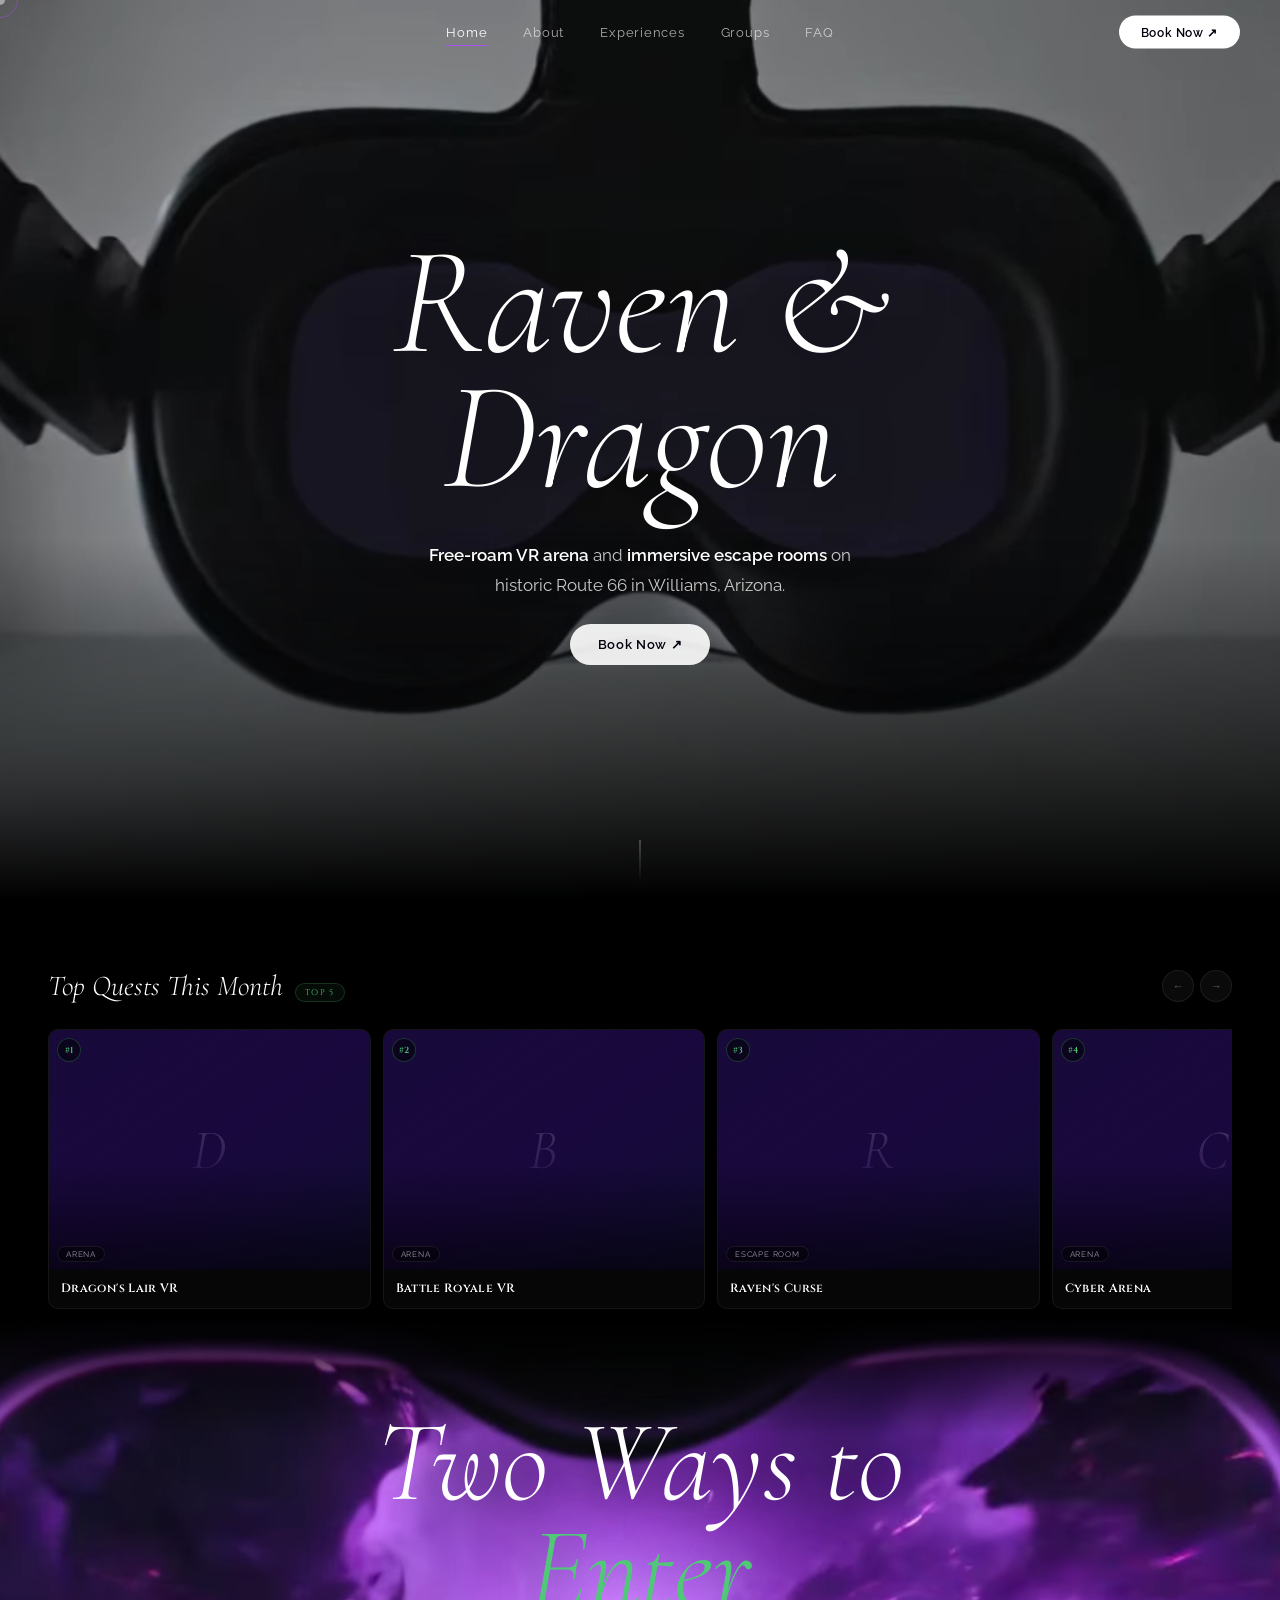
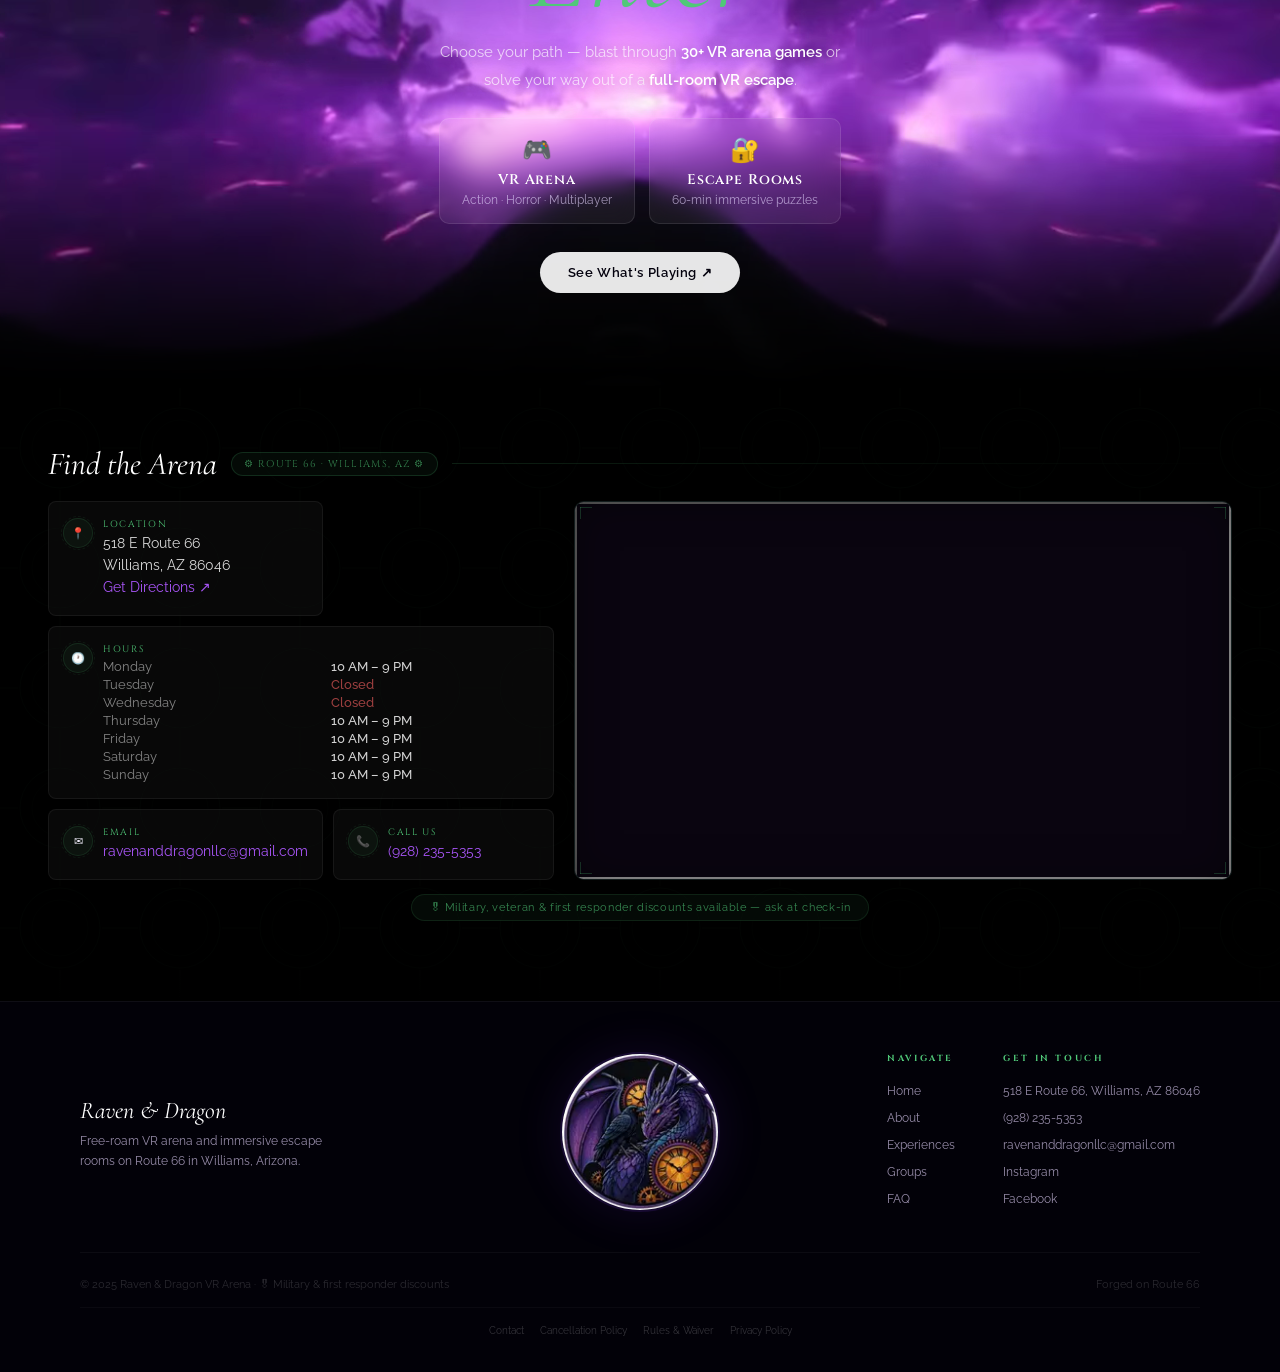
==== commit d9fcc8d0: "fixed bug Bug at top left of screen telling what the page is about" ====
--- a/index.html
+++ b/index.html
@@ -25,6 +25,10 @@
 @media(max-width:900px){.nav-links,.nav-pill{display:none;}.burger{display:block;position:absolute;right:20px;top:50%;transform:translateY(-50%);width:32px;height:32px;cursor:pointer;z-index:600;background:none;border:none;}
 .burger span{display:block;width:22px;height:1.5px;background:#fff;margin:5px auto;border-radius:2px;}
 nav{padding:18px 20px;}}
+.mob-menu{position:fixed;inset:0;z-index:499;opacity:0;pointer-events:none;display:flex;flex-direction:column;align-items:center;justify-content:center;background:rgba(0,0,0,.96);}
+.mob-menu.open{opacity:1;pointer-events:all;}
+.mob-menu a,.mob-menu .mob-cta,.mob-menu-foot,.mob-menu-foot *{opacity:0;}
+.mob-menu.open a,.mob-menu.open .mob-cta,.mob-menu.open .mob-menu-foot,.mob-menu.open .mob-menu-foot *{opacity:1;}
 </style>
 <link rel="stylesheet" href="styles.css" media="print" onload="this.media='all'">
 <noscript><link rel="stylesheet" href="styles.css"></noscript>
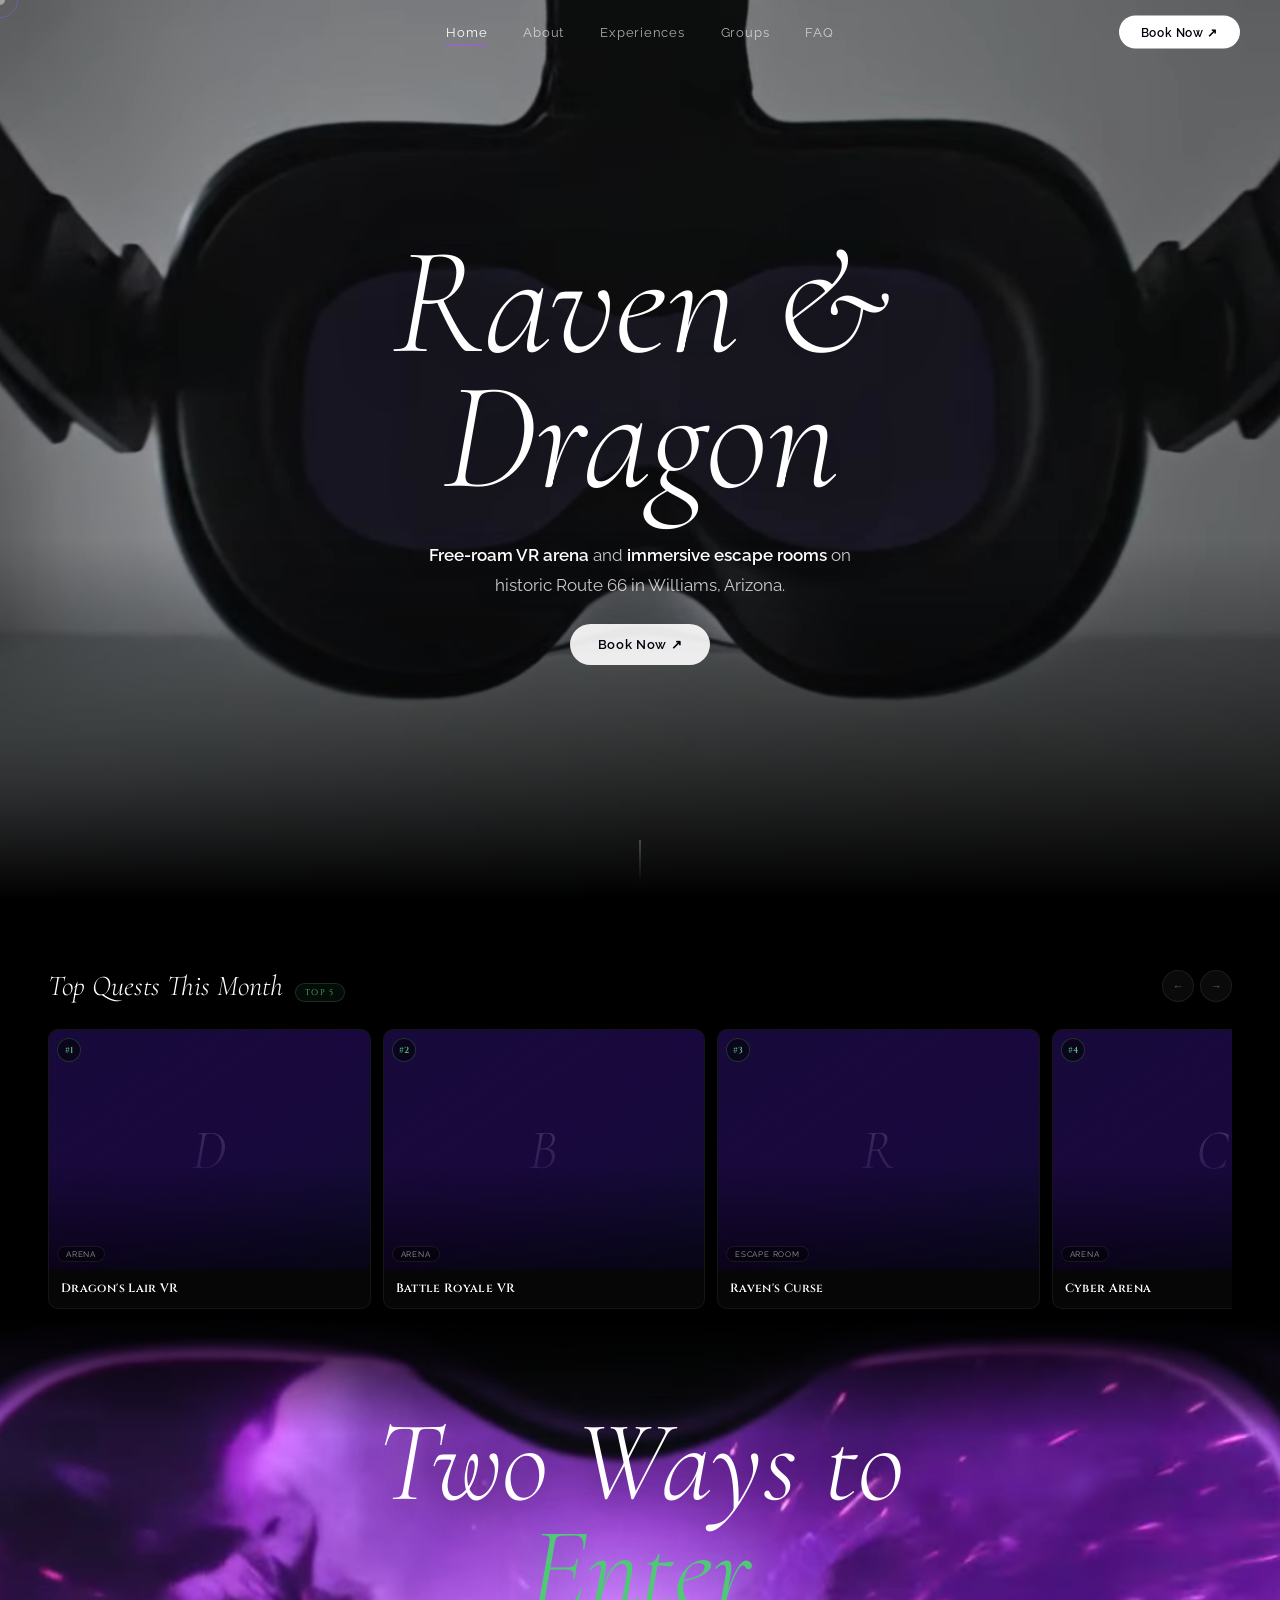
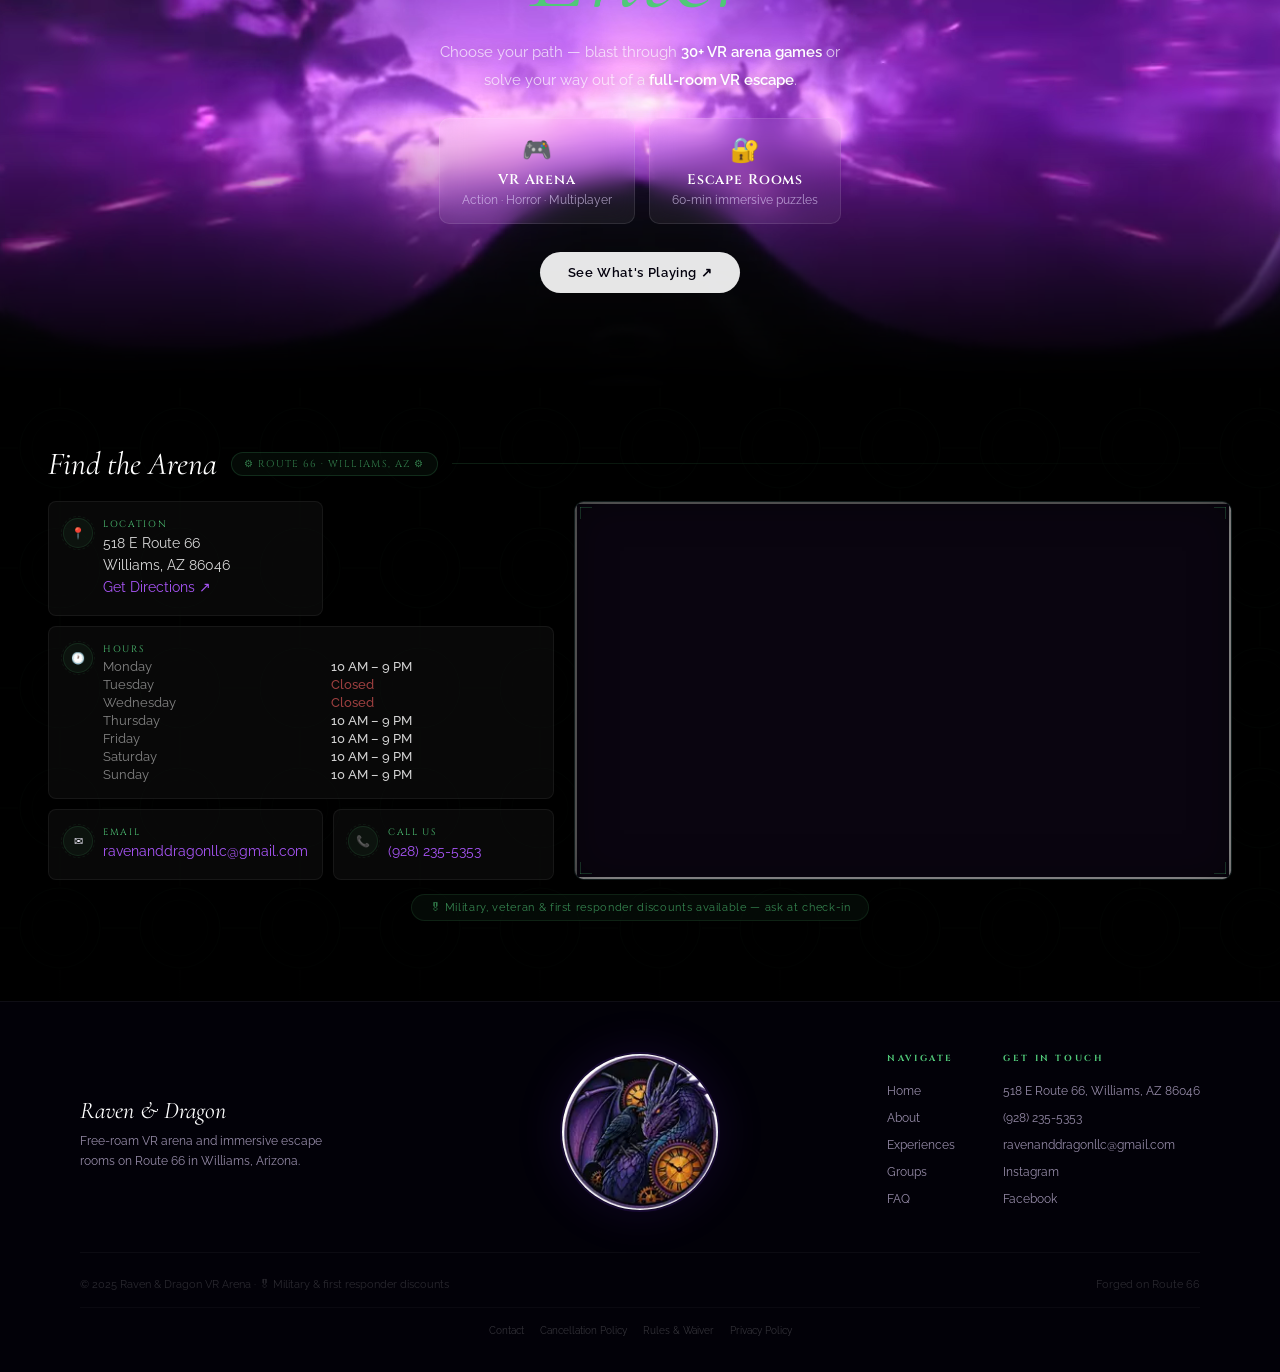
==== commit 878b334c: "debug and remove thing at top left. regular debug check" ====
--- a/index.html
+++ b/index.html
@@ -25,10 +25,6 @@
 @media(max-width:900px){.nav-links,.nav-pill{display:none;}.burger{display:block;position:absolute;right:20px;top:50%;transform:translateY(-50%);width:32px;height:32px;cursor:pointer;z-index:600;background:none;border:none;}
 .burger span{display:block;width:22px;height:1.5px;background:#fff;margin:5px auto;border-radius:2px;}
 nav{padding:18px 20px;}}
-.mob-menu{position:fixed;inset:0;z-index:499;opacity:0;pointer-events:none;display:flex;flex-direction:column;align-items:center;justify-content:center;background:rgba(0,0,0,.96);}
-.mob-menu.open{opacity:1;pointer-events:all;}
-.mob-menu a,.mob-menu .mob-cta,.mob-menu-foot,.mob-menu-foot *{opacity:0;}
-.mob-menu.open a,.mob-menu.open .mob-cta,.mob-menu.open .mob-menu-foot,.mob-menu.open .mob-menu-foot *{opacity:1;}
 </style>
 <link rel="stylesheet" href="styles.css" media="print" onload="this.media='all'">
 <noscript><link rel="stylesheet" href="styles.css"></noscript>
@@ -162,14 +158,14 @@
   <a href="https://app.squareup.com/appointments/book/aukrz0no7ksr12/L2MJ57HQ86YXA/start" target="_blank" rel="noopener noreferrer" class="nav-pill">Book Now ↗</a>
   <button class="burger" id="burger"><span></span><span></span><span></span></button>
 </nav>
-<div class="mob-menu" id="mobMenu">
+<div class="mob-menu" id="mobMenu" style="display:none;">
   <a href="index.html" class="active">Home</a>
   <a href="about.html">About</a>
   <a href="booking.html">Experiences</a>
   <a href="groups.html">Groups</a>
   <a href="faq.html">FAQ</a>
   <a href="https://app.squareup.com/appointments/book/aukrz0no7ksr12/L2MJ57HQ86YXA/start" target="_blank" rel="noopener noreferrer" class="mob-cta">Book Now ↗</a>
-  <div class="mob-menu-foot">
+  <div class="mob-menu-foot" style="display:none;">
     <span>Route 66 · Williams, AZ</span>
     <a href="tel:+19282355353">(928) 235-5353</a>
   </div>
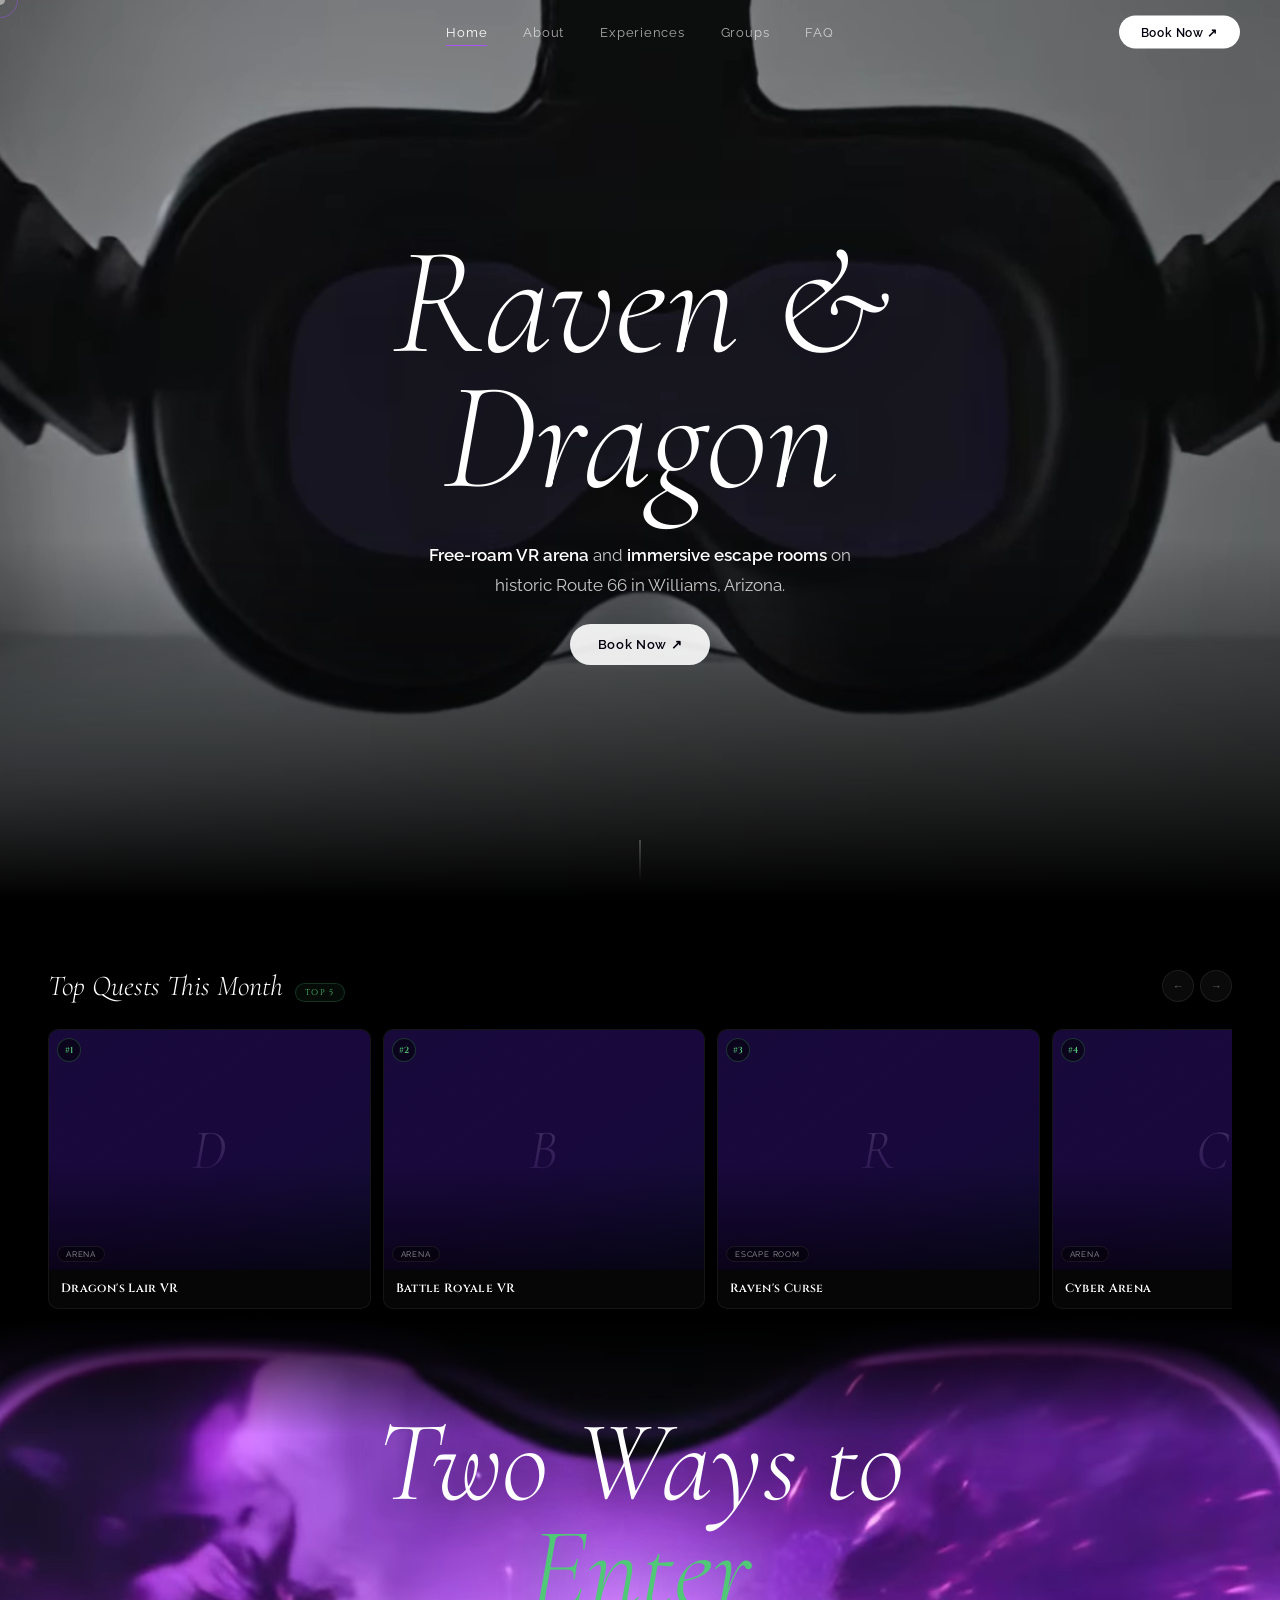
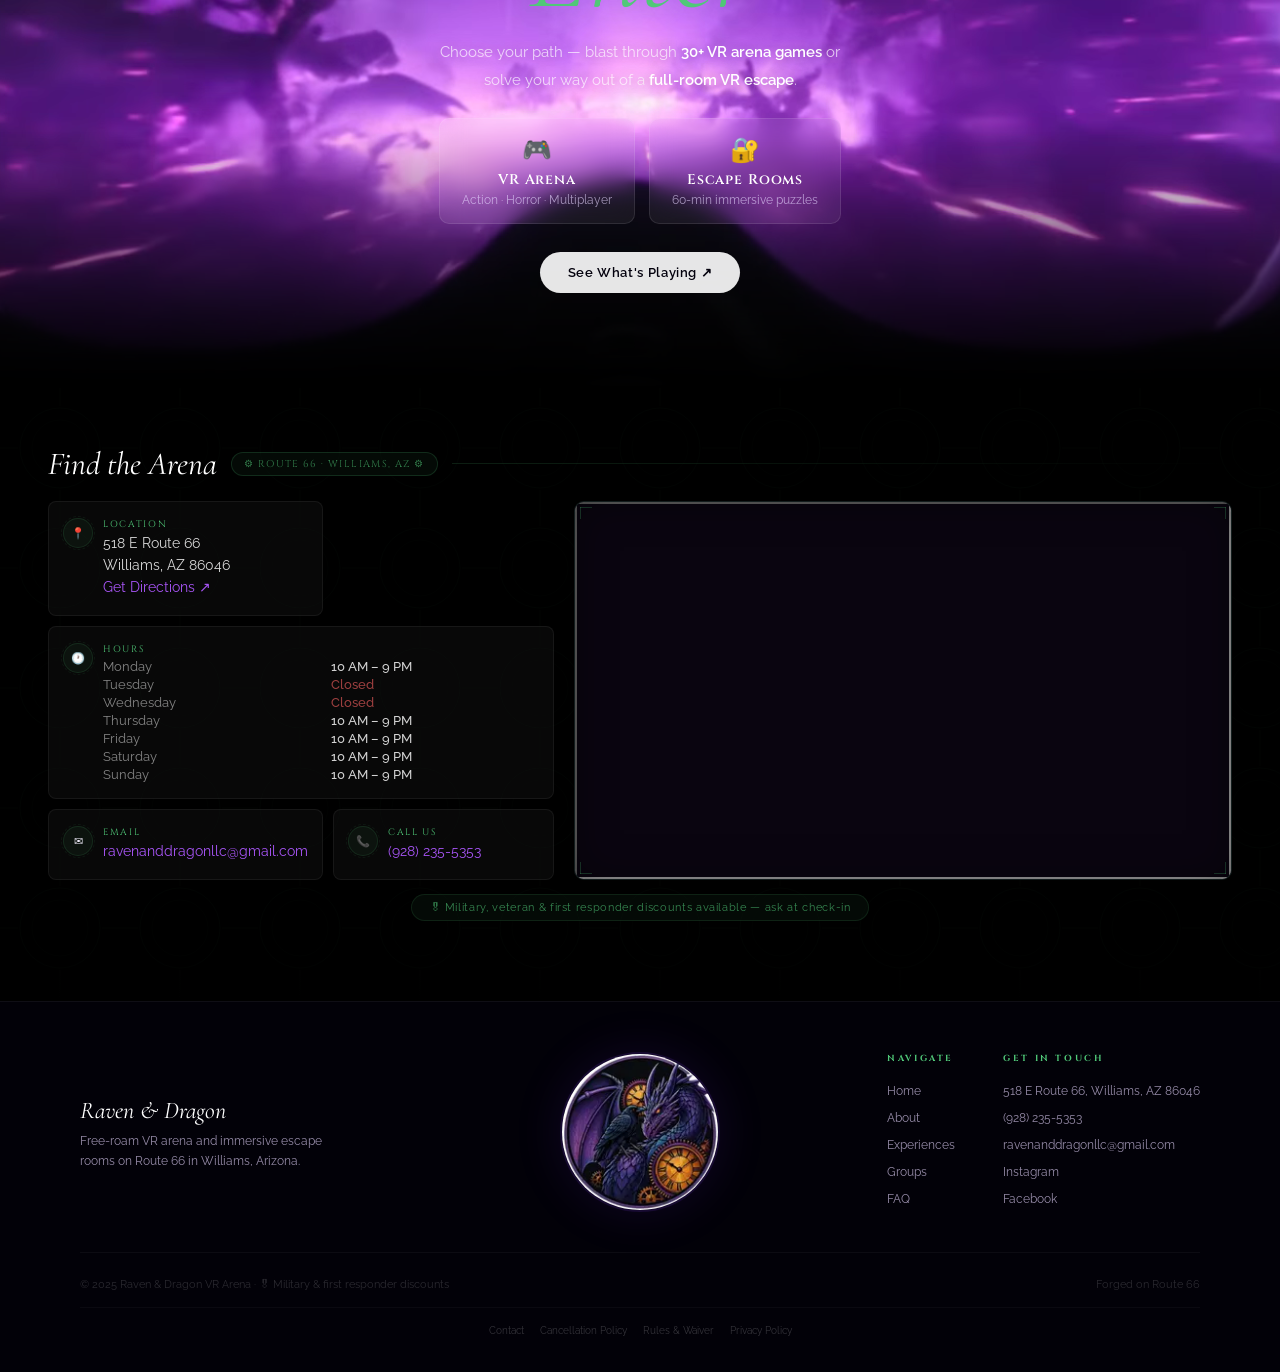
==== commit 02d1dd6b: "fixing bug" ====
--- a/index.html
+++ b/index.html
@@ -10,24 +10,8 @@
 <link rel="preload" href="hero-bg-poster.jpg" as="image" fetchpriority="high">
 <link rel="preconnect" href="https://fonts.googleapis.com">
 <link rel="preconnect" href="https://fonts.gstatic.com" crossorigin>
-<link rel="stylesheet" href="https://fonts.googleapis.com/css2?family=Cormorant+Garamond:ital,wght@0,300;0,400;0,600;1,300;1,400;1,600&family=Raleway:wght@300;400;500;600&family=Cinzel:wght@400;600&display=swap" media="print" onload="this.media='all'">
-<noscript><link rel="stylesheet" href="https://fonts.googleapis.com/css2?family=Cormorant+Garamond:ital,wght@0,300;0,400;0,600;1,300;1,400;1,600&family=Raleway:wght@300;400;500;600&family=Cinzel:wght@400;600&display=swap"></noscript>
-<style>
-*,*::before,*::after{margin:0;padding:0;box-sizing:border-box;}
-html{scroll-behavior:smooth;}
-body{background:#000;color:#f5f0ff;font-family:'Raleway',sans-serif;overflow-x:hidden;}
-nav{position:fixed;top:0;left:0;right:0;z-index:500;display:flex;align-items:center;justify-content:center;padding:22px 48px;transition:all .5s;}
-nav.solid{background:rgba(0,0,0,.75);backdrop-filter:blur(28px) saturate(1.4);border-bottom:1px solid rgba(255,255,255,.06);padding:14px 48px;}
-.nav-links{display:flex;list-style:none;gap:36px;align-items:center;}
-.nav-links a{font-size:.8rem;font-weight:400;letter-spacing:.06em;color:rgba(255,255,255,.65);text-decoration:none;}
-.nav-pill{position:absolute;right:40px;top:50%;transform:translateY(-50%);font-size:.78rem;font-weight:600;padding:9px 22px;background:#fff;color:#04020e;border-radius:100px;text-decoration:none;}
-.burger{display:none;}
-@media(max-width:900px){.nav-links,.nav-pill{display:none;}.burger{display:block;position:absolute;right:20px;top:50%;transform:translateY(-50%);width:32px;height:32px;cursor:pointer;z-index:600;background:none;border:none;}
-.burger span{display:block;width:22px;height:1.5px;background:#fff;margin:5px auto;border-radius:2px;}
-nav{padding:18px 20px;}}
-</style>
-<link rel="stylesheet" href="styles.css" media="print" onload="this.media='all'">
-<noscript><link rel="stylesheet" href="styles.css"></noscript>
+<link rel="stylesheet" href="https://fonts.googleapis.com/css2?family=Cormorant+Garamond:ital,wght@0,300;0,400;0,600;1,300;1,400;1,600&family=Raleway:wght@300;400;500;600&family=Cinzel:wght@400;600&display=swap">
+<link rel="stylesheet" href="styles.css">
 <style>
 /* ── HERO ── */
 #hero{position:relative;width:100vw;height:100vh;overflow:hidden;display:flex;align-items:center;justify-content:center;}
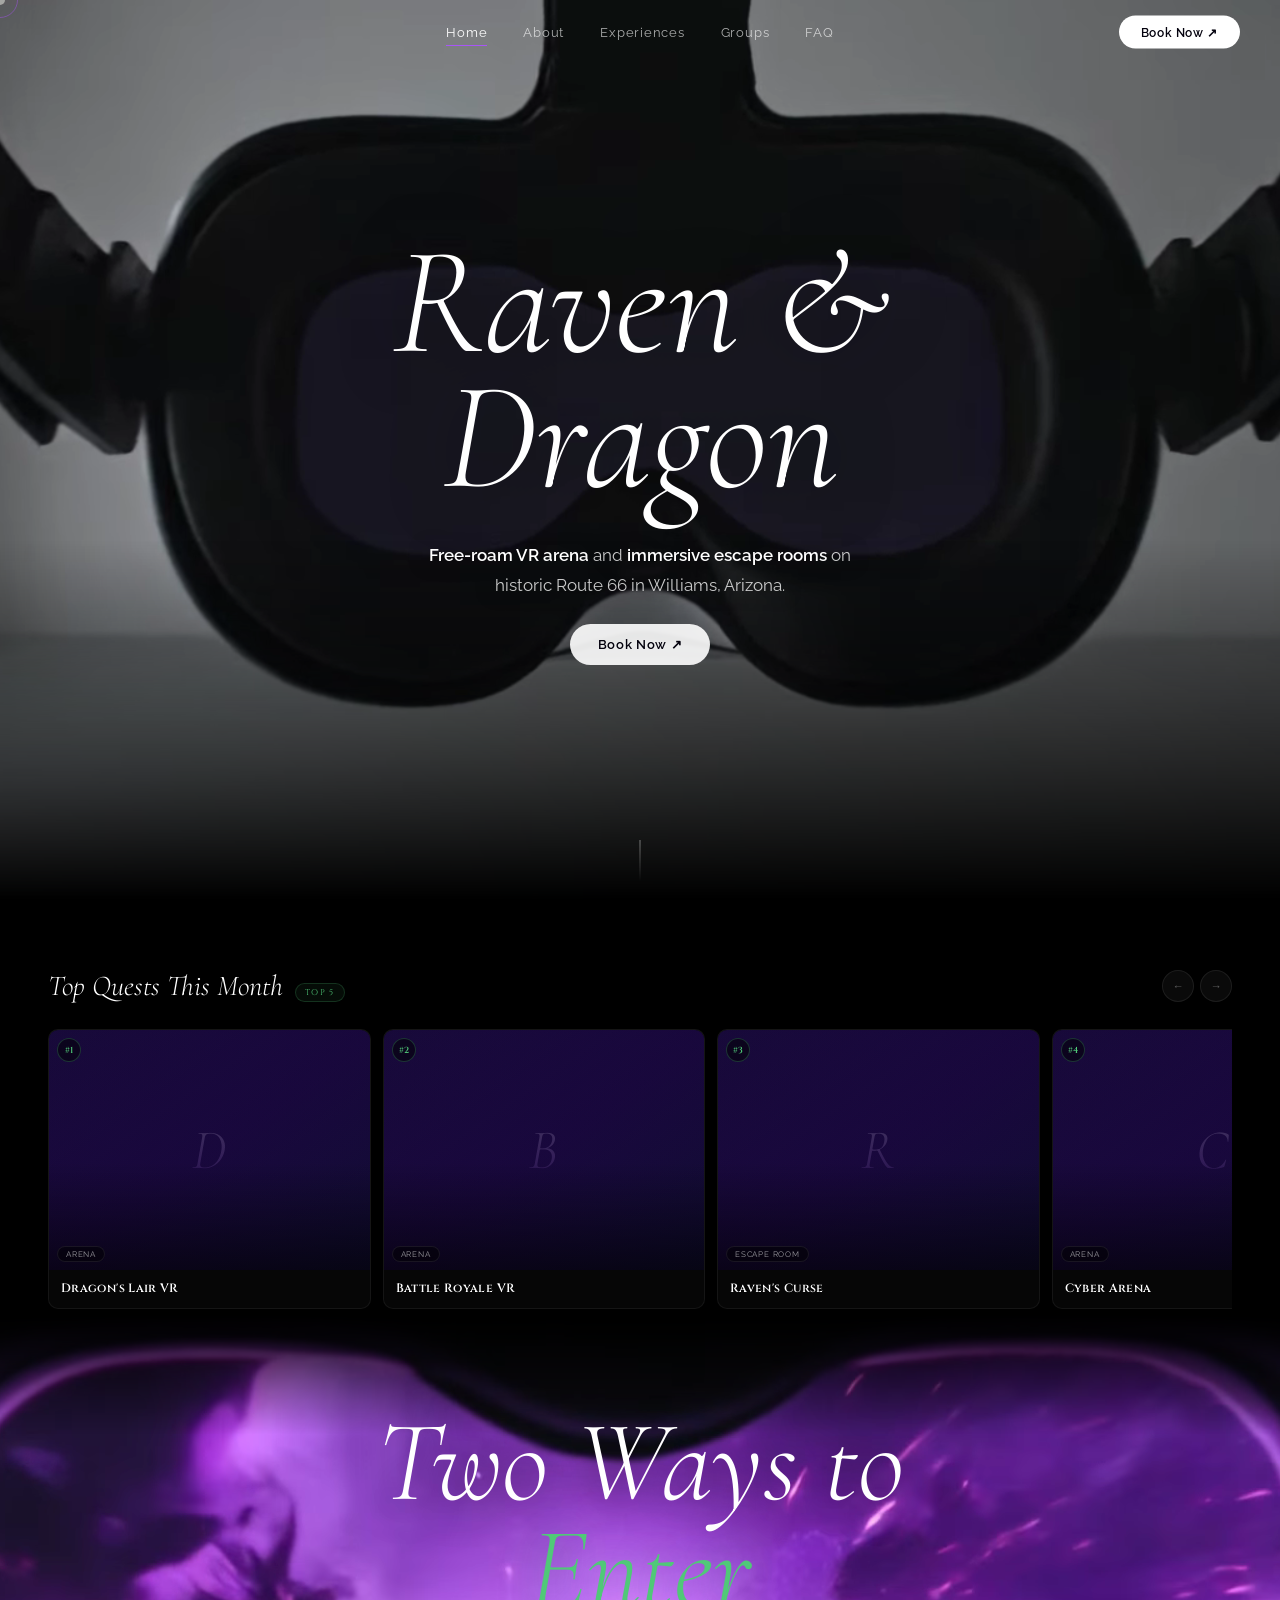
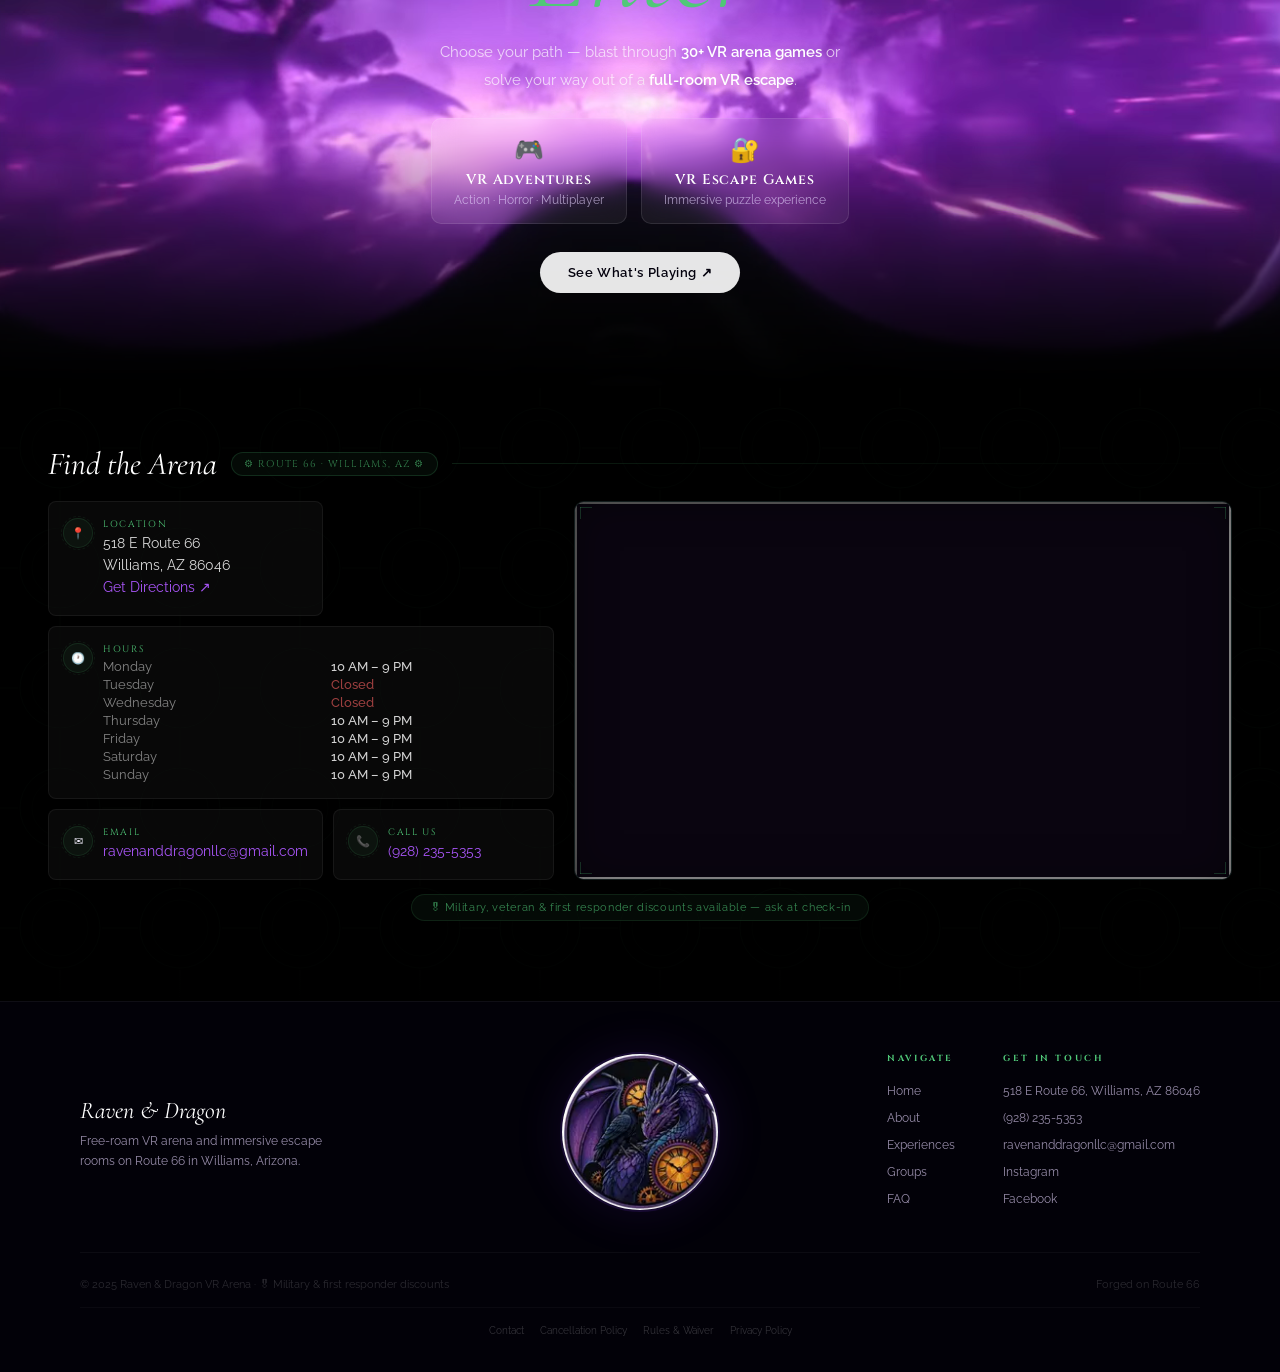
==== commit 460141bd: "Update from Lon 5/29 Home page, experiences, waiver page, phone numbers" ====
--- a/index.html
+++ b/index.html
@@ -206,13 +206,13 @@
     <div class="story-duo">
       <a href="booking.html" class="story-box" style="text-decoration:none;">
         <span class="story-box-icon">🎮</span>
-        <div class="story-box-title">VR Arena</div>
+        <div class="story-box-title">VR Adventures</div>
         <div class="story-box-sub">Action · Horror · Multiplayer</div>
       </a>
-      <a href="booking.html" class="story-box" style="text-decoration:none;">
+      <a href="booking.html?tab=escape" class="story-box" style="text-decoration:none;">
         <span class="story-box-icon">🔐</span>
-        <div class="story-box-title">Escape Rooms</div>
-        <div class="story-box-sub">60-min immersive puzzles</div>
+        <div class="story-box-title">VR Escape Games</div>
+        <div class="story-box-sub">Immersive puzzle experience</div>
       </a>
     </div>
     <a href="booking.html" class="btn-w">See What's Playing ↗</a>
--- a/styles.css
+++ b/styles.css
@@ -119,5 +119,6 @@
   .footer-brand{align-items:center;}
   .footer-nav{flex-direction:column;gap:28px;align-items:center;}
   .footer-logo{width:130px;height:130px;}
+  .footer-bot{flex-direction:column;gap:6px;text-align:center;}
   .page-hero{padding:140px 24px 70px;}
 }
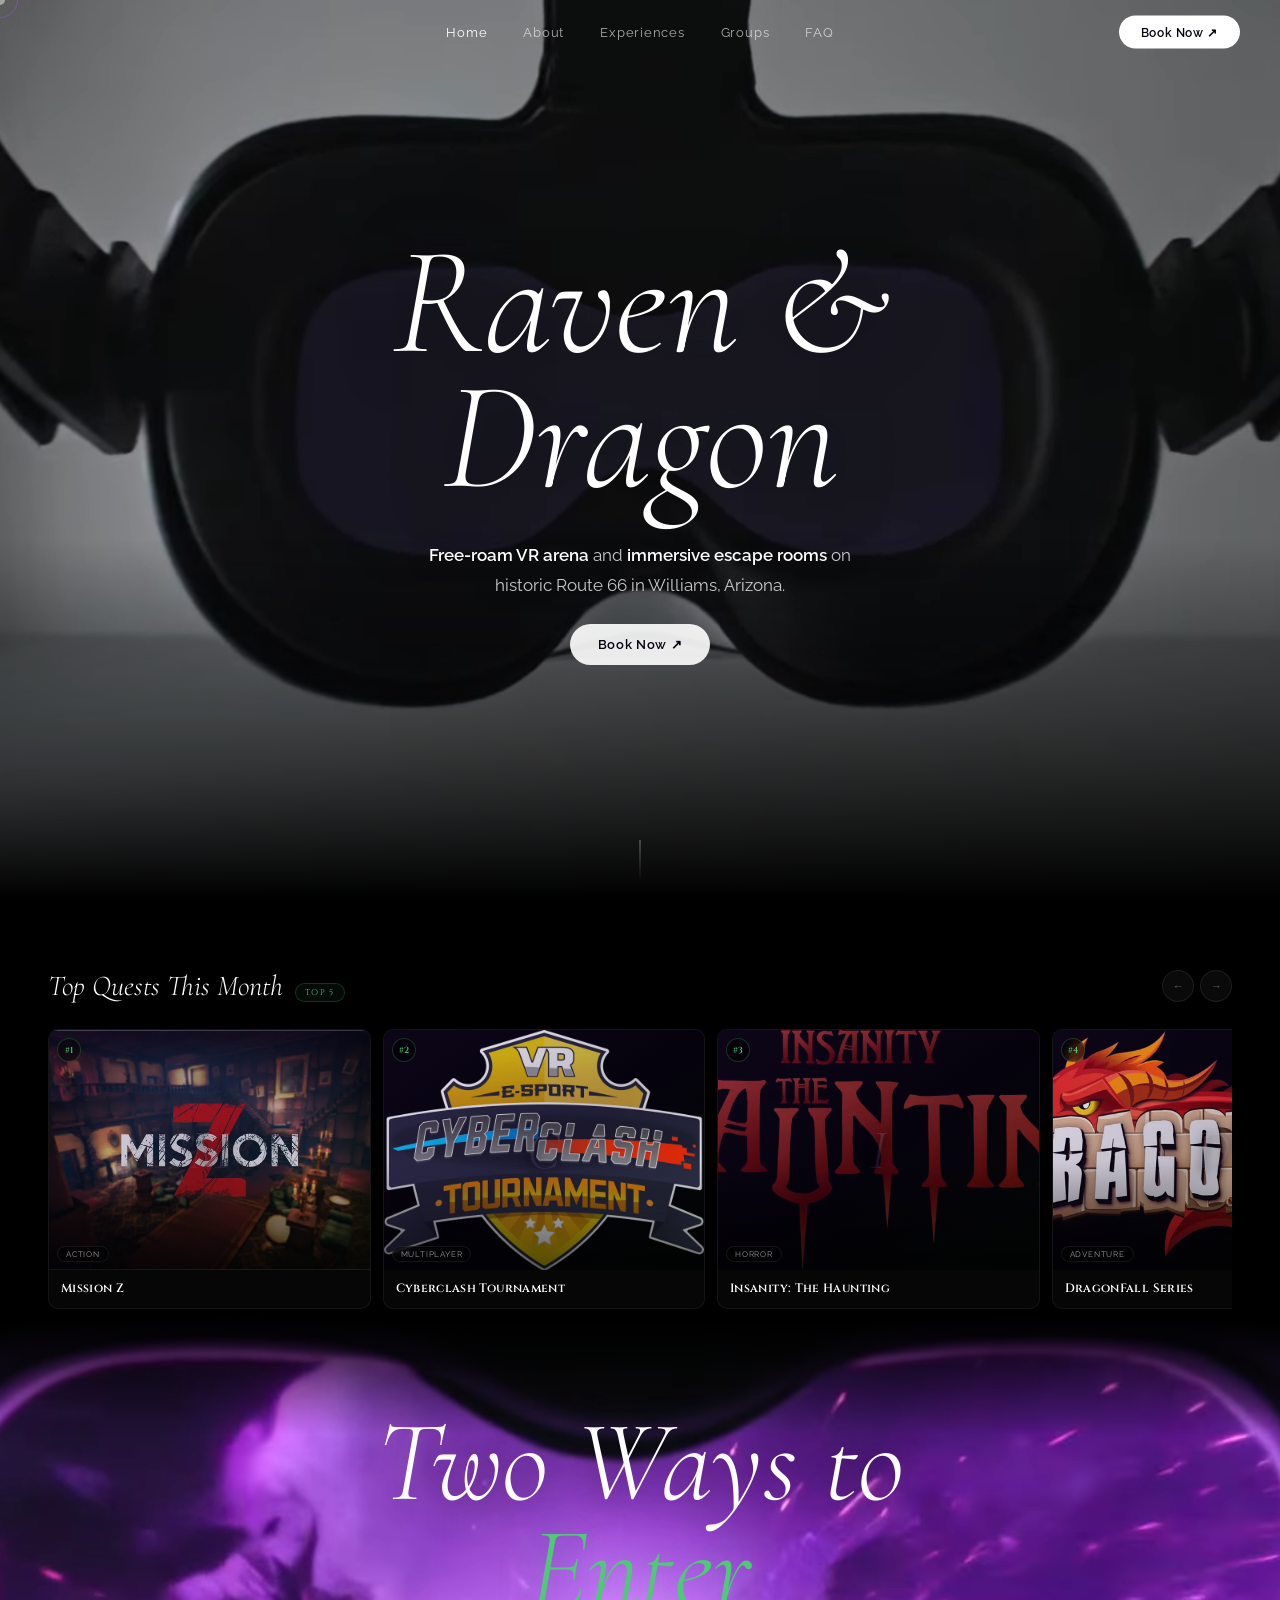
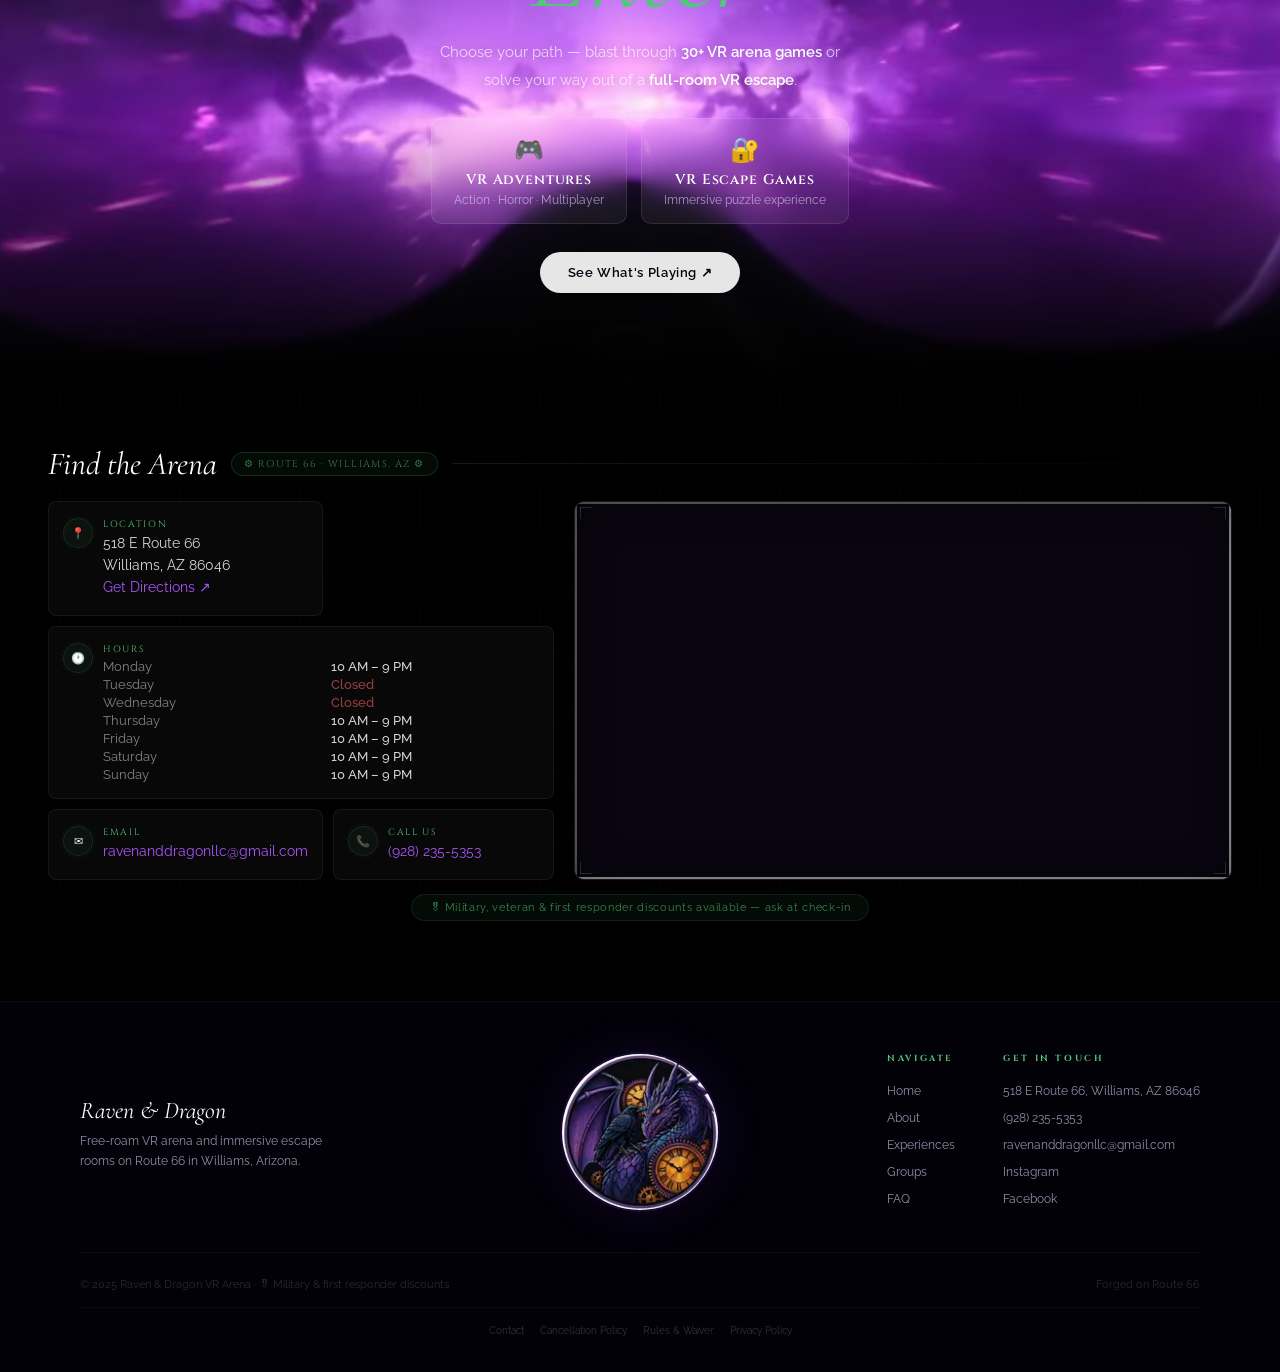
==== commit 09a12f44: "Added youtube" ====
--- a/index.html
+++ b/index.html
@@ -270,16 +270,16 @@
 <script>
 /* TOP 5 */
 const TOP5=[
-  {name:"Dragon's Lair VR",cat:"arena",rank:1},
-  {name:"Battle Royale VR",cat:"arena",rank:2},
-  {name:"Raven's Curse",cat:"escape room",rank:3},
-  {name:"Cyber Arena",cat:"arena",rank:4},
-  {name:"The Haunting",cat:"escape room",rank:5}
+  {name:"Mission Z",cat:"action",rank:1,img:"images/mission-z.webp"},
+  {name:"Cyberclash Tournament",cat:"multiplayer",rank:2,img:"images/cyberclash-tournament.webp"},
+  {name:"Insanity: The Haunting",cat:"horror",rank:3,img:"images/insanity.webp"},
+  {name:"DragonFall Series",cat:"adventure",rank:4,img:"images/dragonfall.webp"},
+  {name:"Mission Z 2",cat:"action",rank:5,img:"images/mission-z-2.webp"}
 ];
 const ft=document.getElementById('featTrack');
 ft.innerHTML=TOP5.map(g=>`
   <a href="booking.html" class="feat-card">
-    <div class="feat-cover"><div class="feat-cover-inner"><span class="feat-letter">${g.name[0]}</span></div>
+    <div class="feat-cover">${g.img?`<img src="${g.img}" alt="${g.name}" style="position:absolute;inset:0;width:100%;height:100%;object-fit:cover;">`:''}<div class="feat-cover-inner"><span class="feat-letter" ${g.img?'style="text-shadow:0 2px 12px rgba(0,0,0,.9);position:relative;z-index:1;"':''}>${g.name[0]}</span></div>
       <span class="feat-rank">#${g.rank}</span><span class="feat-cat">${g.cat}</span>
     </div>
     <div class="feat-info"><div class="feat-name">${g.name}</div></div>
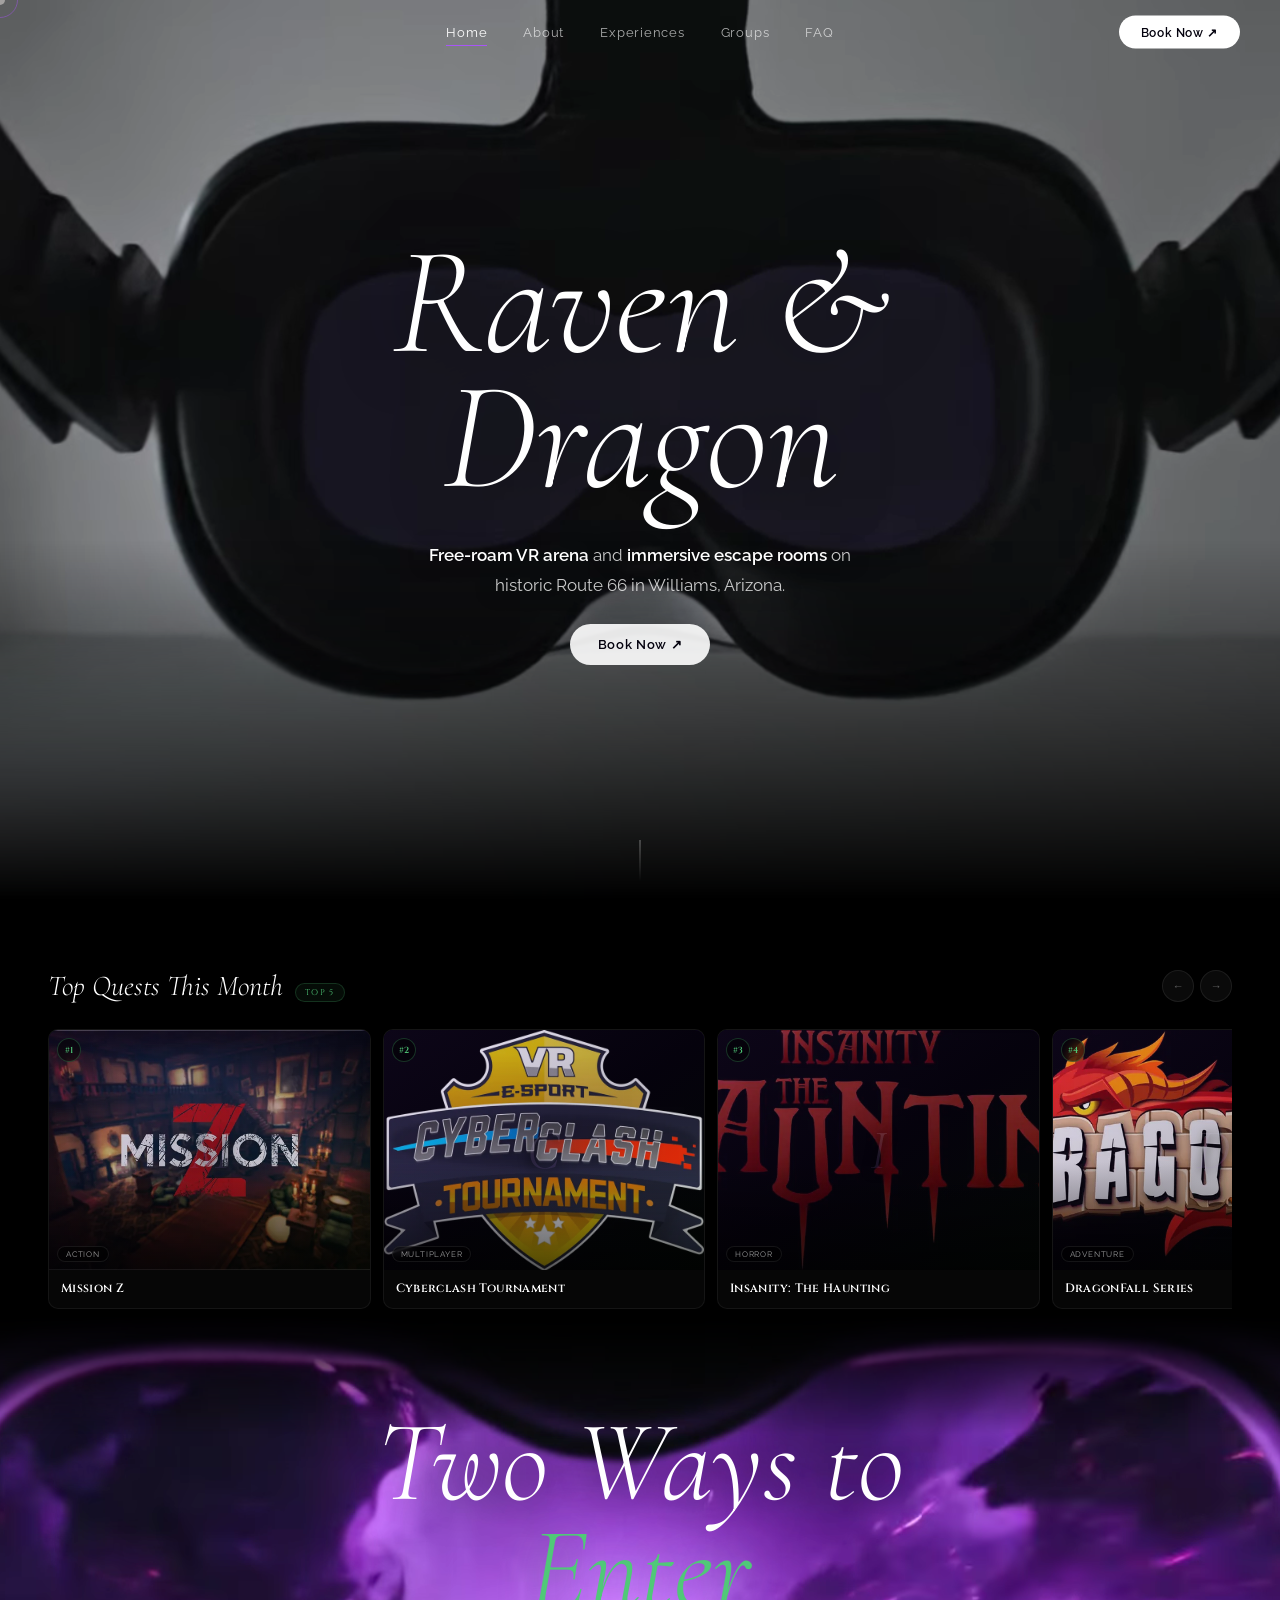
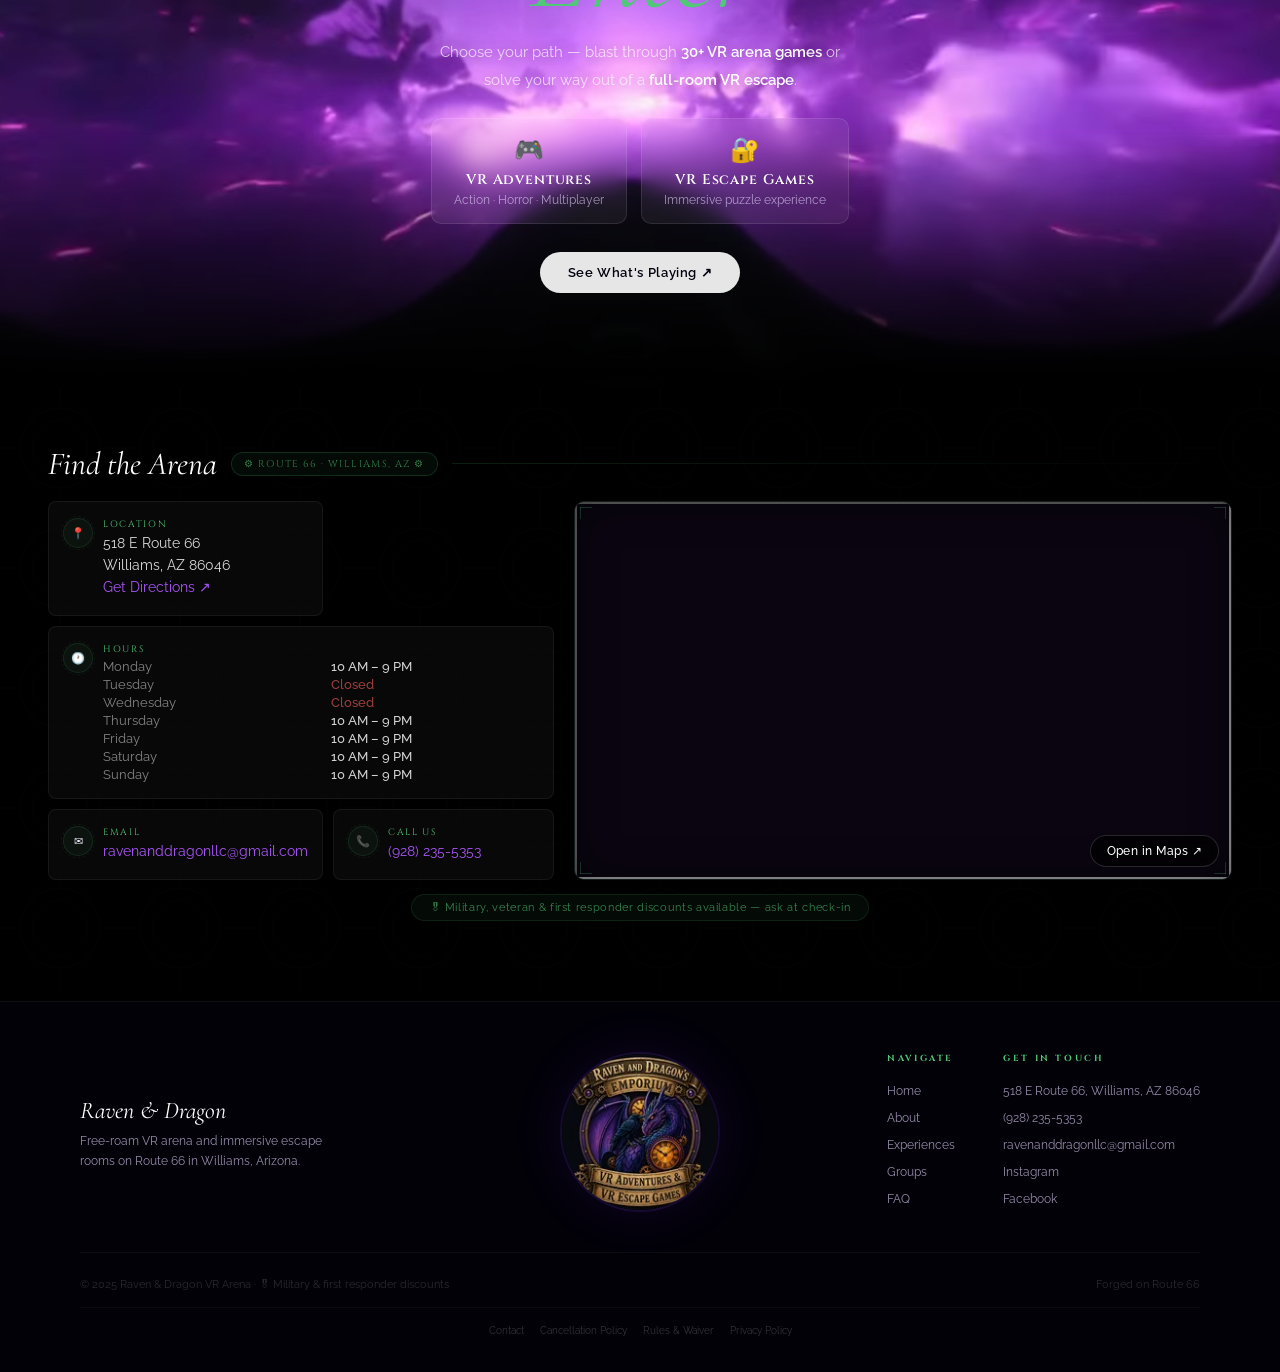
==== commit 60e67665: "update exp page hero, purple line, hamburger menu mobile" ====
--- a/index.html
+++ b/index.html
@@ -150,8 +150,13 @@
   <a href="faq.html">FAQ</a>
   <a href="https://app.squareup.com/appointments/book/aukrz0no7ksr12/L2MJ57HQ86YXA/start" target="_blank" rel="noopener noreferrer" class="mob-cta">Book Now ↗</a>
   <div class="mob-menu-foot" style="display:none;">
-    <span>Route 66 · Williams, AZ</span>
-    <a href="tel:+19282355353">(928) 235-5353</a>
+    <a href="tel:+19282355353" style="color:rgba(255,255,255,.6);text-decoration:none;font-size:.85rem;">(928) 235-5353</a>
+    <span style="color:rgba(255,255,255,.25);font-size:.78rem;">518 E Route 66 · Williams, AZ</span>
+    <div style="display:flex;gap:16px;margin-top:8px;">
+      <a href="https://www.instagram.com/ravenanddragonvr/" target="_blank" rel="noopener noreferrer" style="color:rgba(255,255,255,.45);text-decoration:none;font-size:.78rem;">Instagram</a>
+      <a href="https://facebook.com/profile.php?id=61564699002867" target="_blank" rel="noopener noreferrer" style="color:rgba(255,255,255,.45);text-decoration:none;font-size:.78rem;">Facebook</a>
+      <a href="mailto:ravenanddragonllc@gmail.com" style="color:rgba(255,255,255,.45);text-decoration:none;font-size:.78rem;">Email</a>
+    </div>
   </div>
 </div>
 
@@ -235,7 +240,8 @@
     <div class="loc-map-wrap reveal d1">
       <div class="loc-corner loc-corner-tl"></div><div class="loc-corner loc-corner-tr"></div>
       <div class="loc-corner loc-corner-bl"></div><div class="loc-corner loc-corner-br"></div>
-      <iframe data-src="https://www.google.com/maps/embed?pb=!1m18!1m12!1m3!1d3262.5!2d-112.1858!3d35.2517!2m3!1f0!2f0!3f0!3m2!1i1024!2i768!4f13.1!3m3!1m2!1s0x8732199c4aa8ae31%3A0xfae3fa83bae1ed8e!2s518%20E%20Route%2066%2C%20Williams%2C%20AZ%2086046!5e0!3m2!1sen!2sus!4v1700000000000!5m2!1sen!2sus" allowfullscreen="" loading="lazy" title="Raven and Dragon Location" referrerpolicy="no-referrer-when-downgrade" sandbox="allow-scripts allow-same-origin"></iframe>
+      <iframe data-src="https://www.google.com/maps/embed?pb=!1m18!1m12!1m3!1d3262.5!2d-112.1858!3d35.2517!2m3!1f0!2f0!3f0!3m2!1i1024!2i768!4f13.1!3m3!1m2!1s0x8732199c4aa8ae31%3A0xfae3fa83bae1ed8e!2s518%20E%20Route%2066%2C%20Williams%2C%20AZ%2086046!5e0!3m2!1sen!2sus!4v1700000000000!5m2!1sen!2sus" allowfullscreen="" loading="lazy" title="Raven and Dragon Location" referrerpolicy="no-referrer-when-downgrade" sandbox="allow-scripts allow-same-origin allow-popups allow-popups-to-escape-sandbox"></iframe>
+      <a href="https://maps.google.com/?q=518+E+Route+66+Williams+AZ+86046" target="_blank" rel="noopener noreferrer" style="position:absolute;bottom:12px;right:12px;z-index:5;padding:8px 16px;border-radius:100px;background:rgba(0,0,0,.7);backdrop-filter:blur(8px);color:#fff;text-decoration:none;font-size:.72rem;font-weight:500;letter-spacing:.04em;border:1px solid rgba(255,255,255,.15);transition:all .3s;">Open in Maps ↗</a>
     </div>
   </div>
   <div class="discount-strip"><span class="discount-badge">🎖 Military, veteran &amp; first responder discounts available — ask at check-in</span></div>
